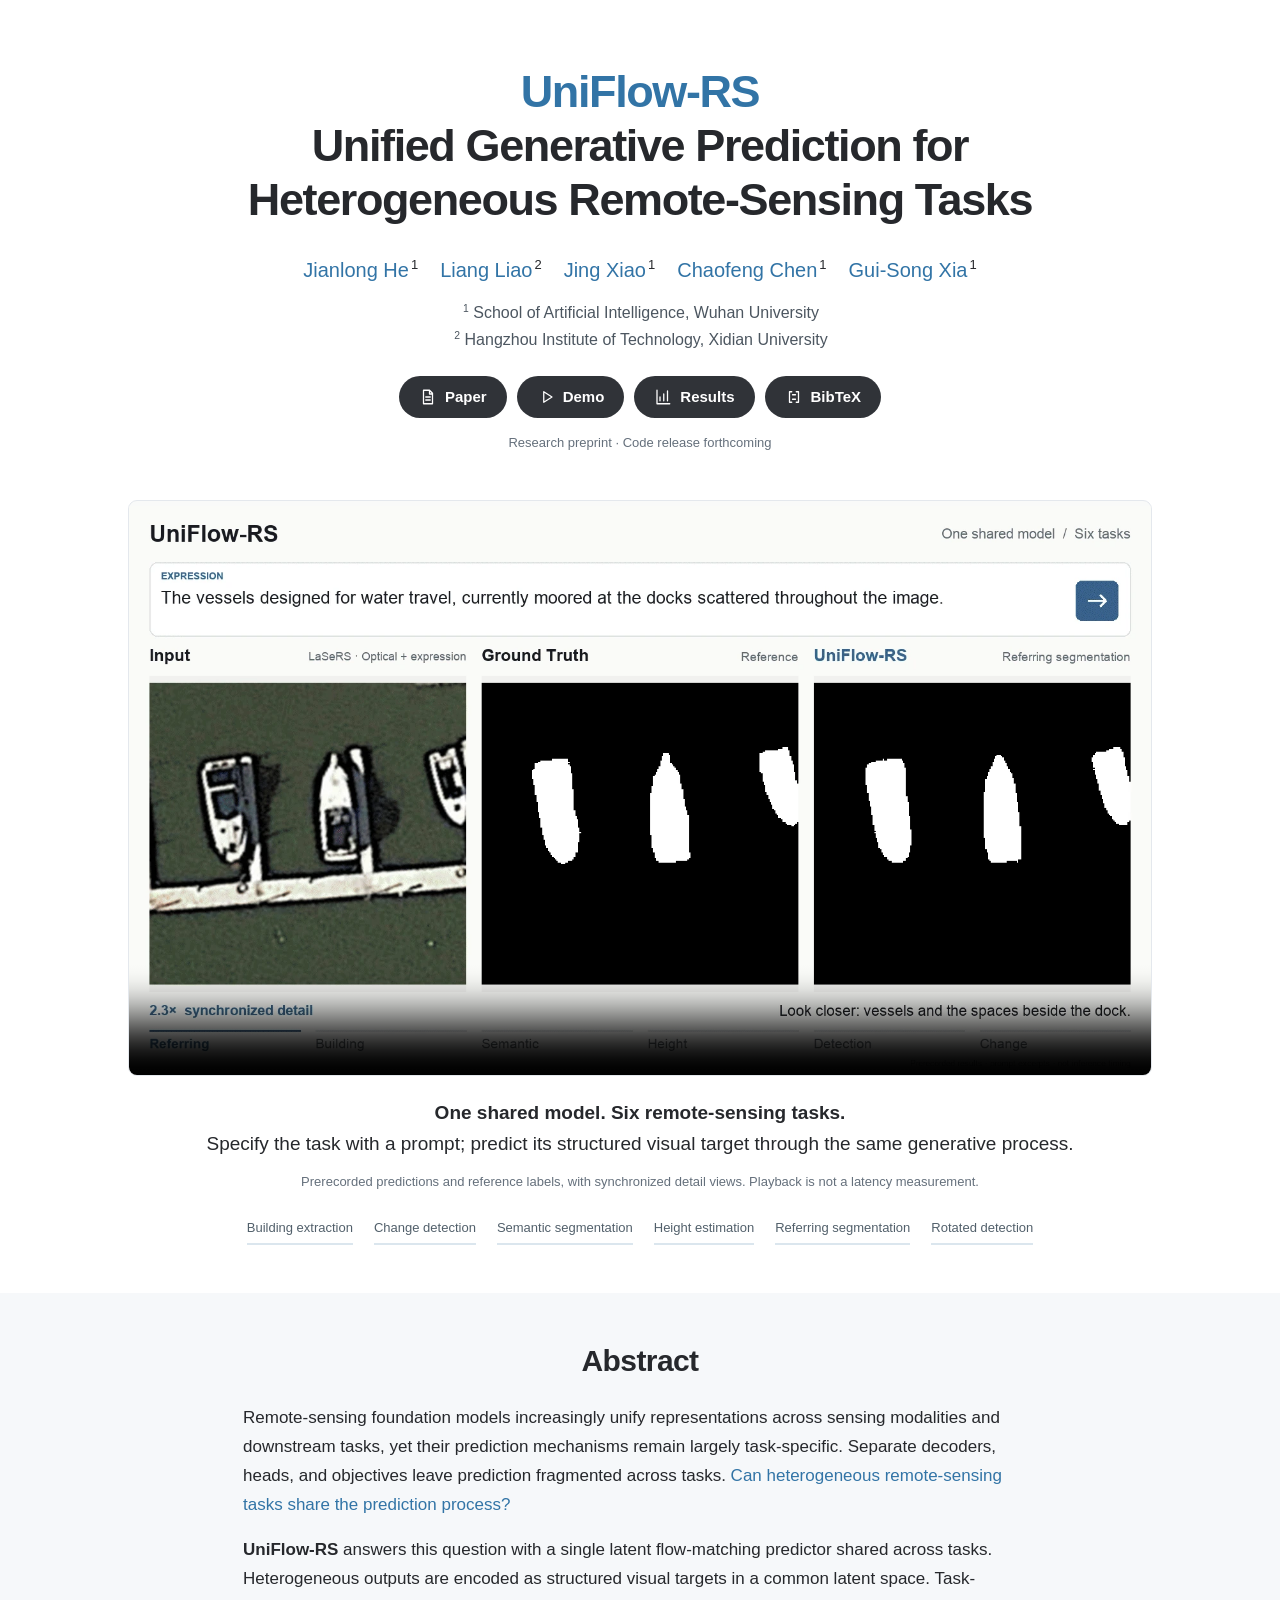
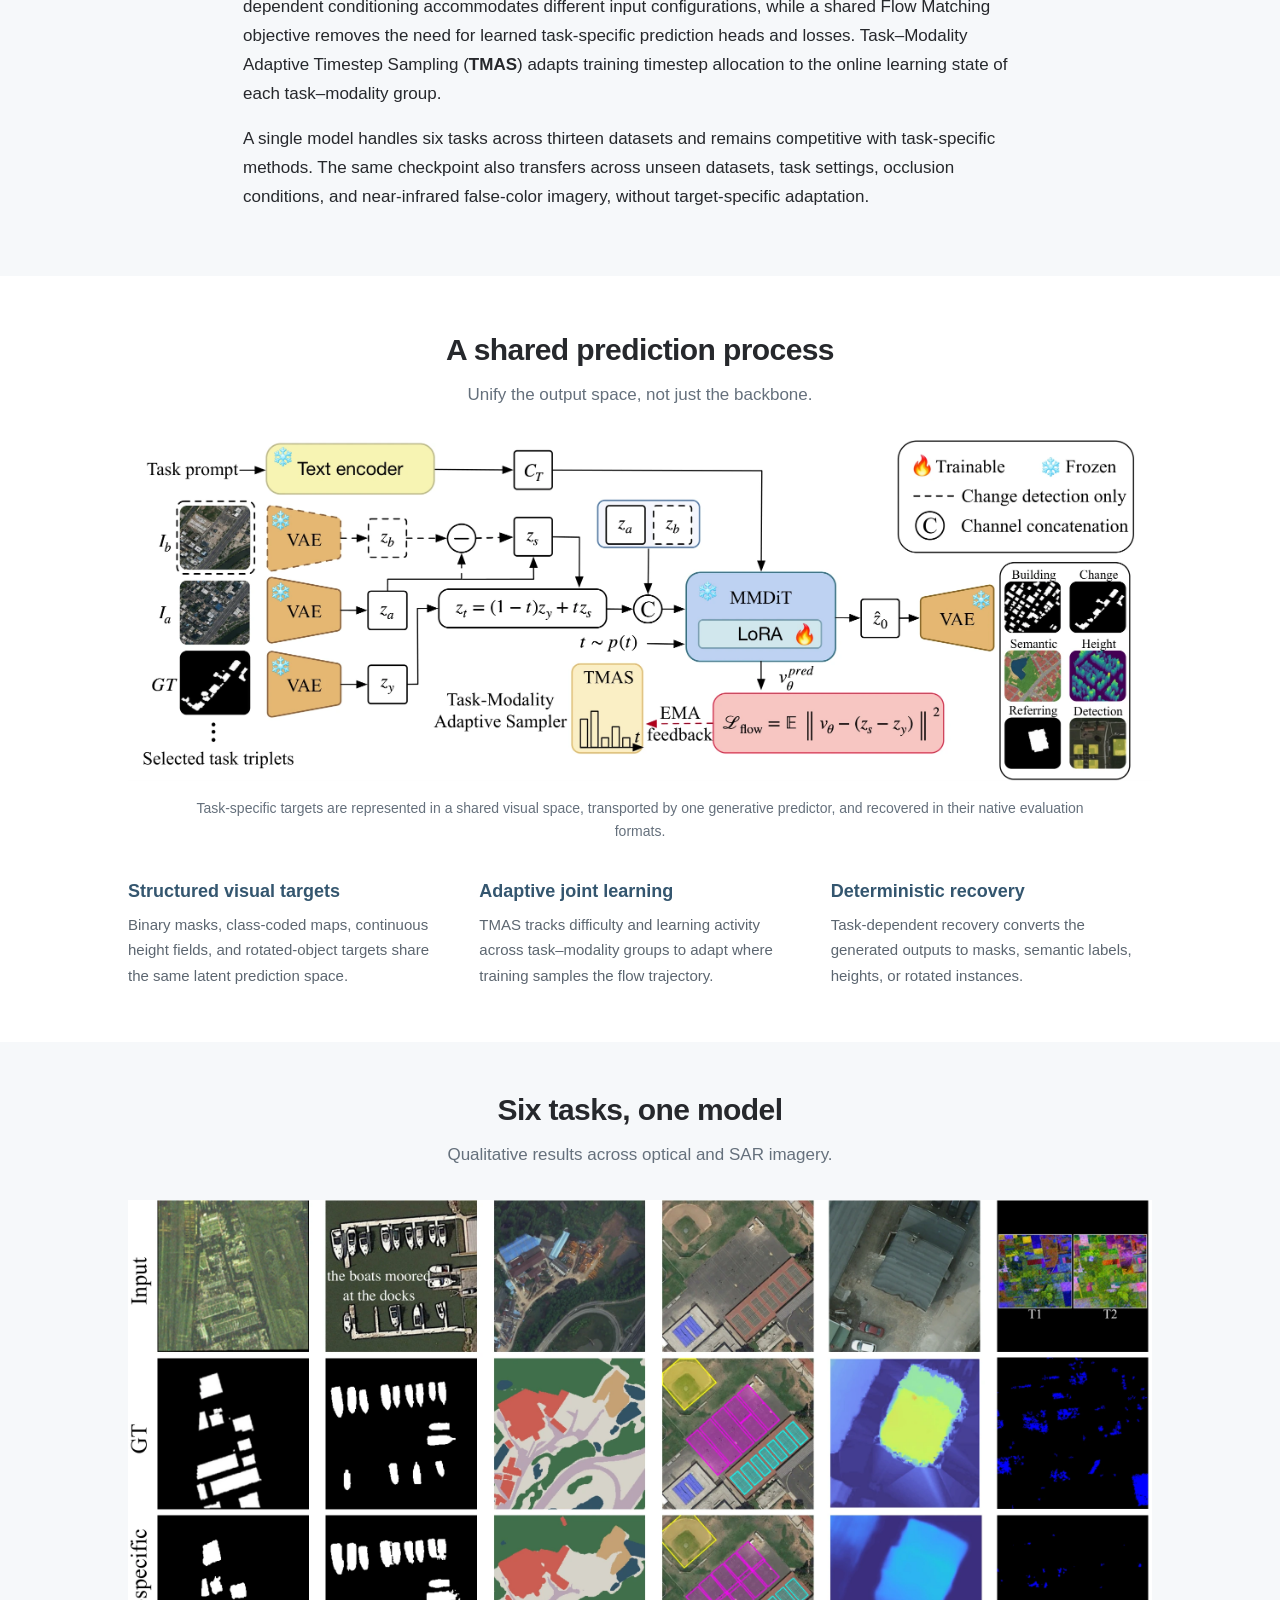
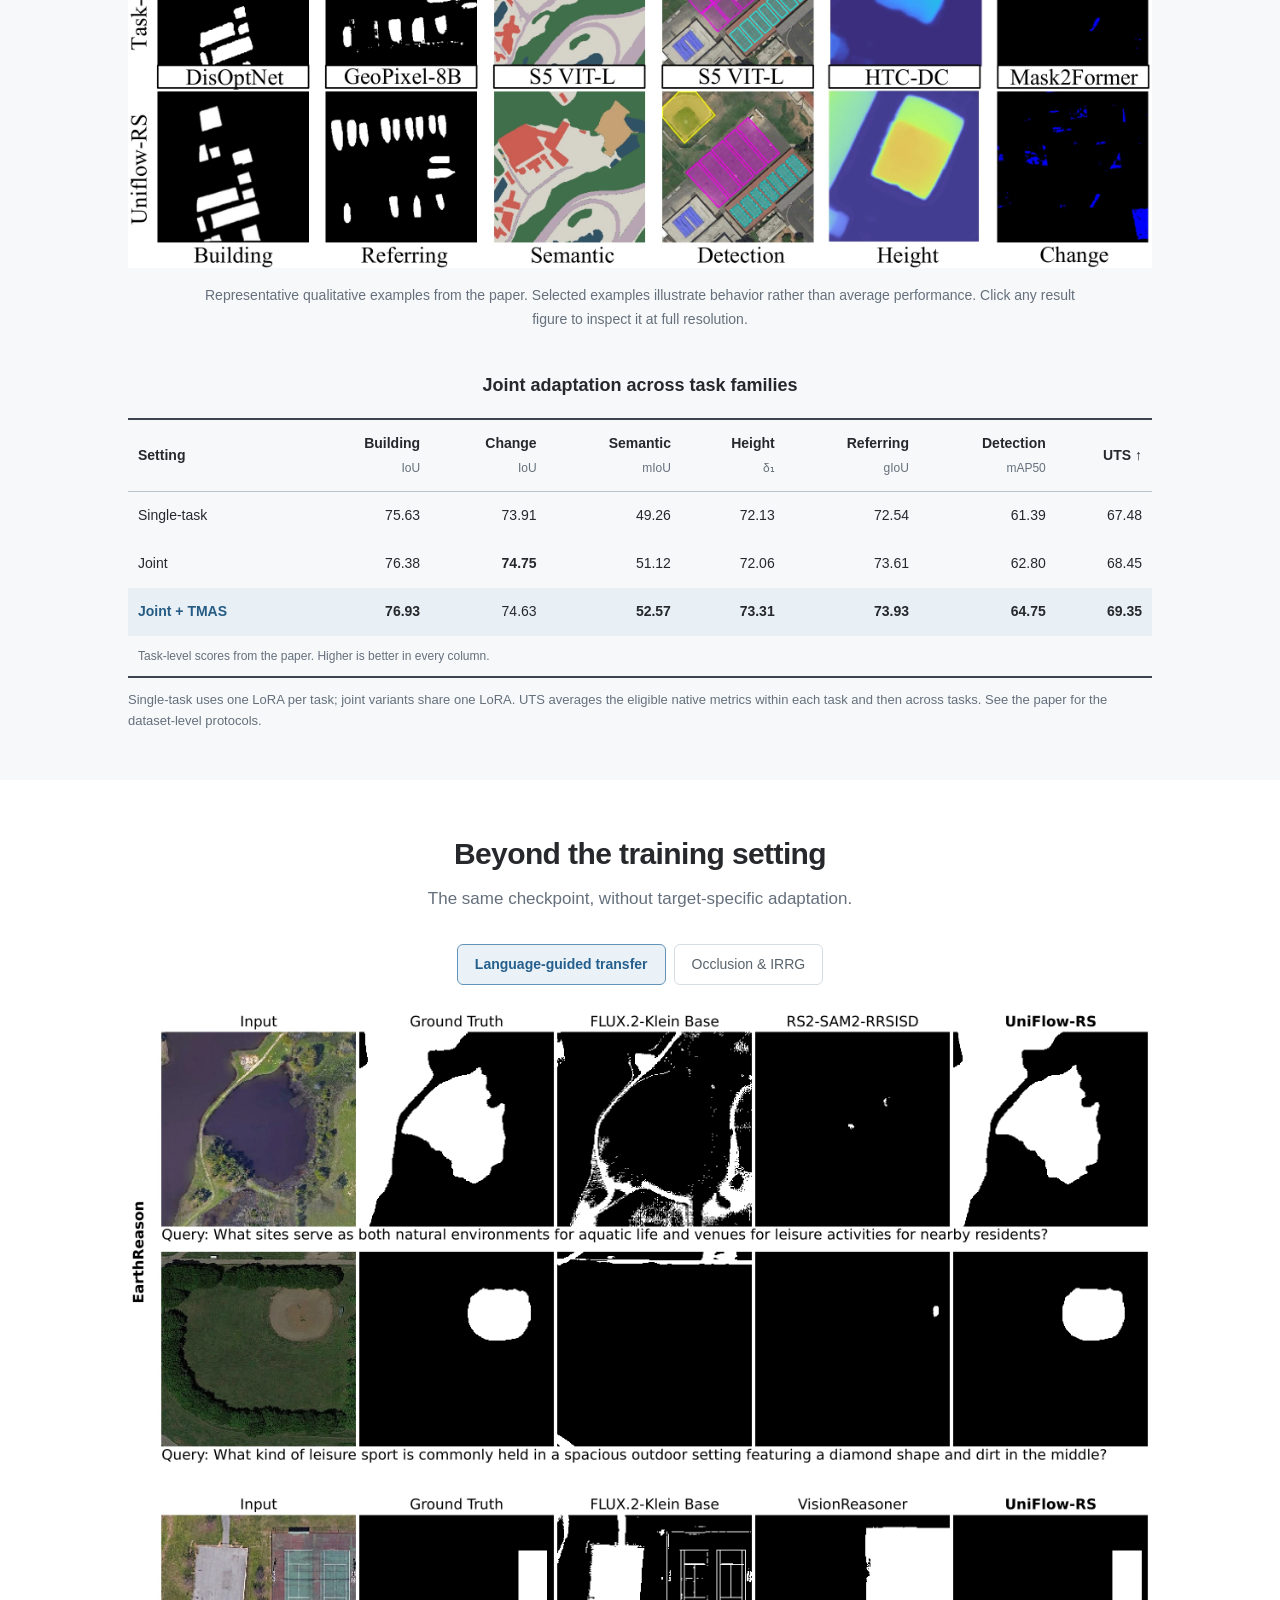
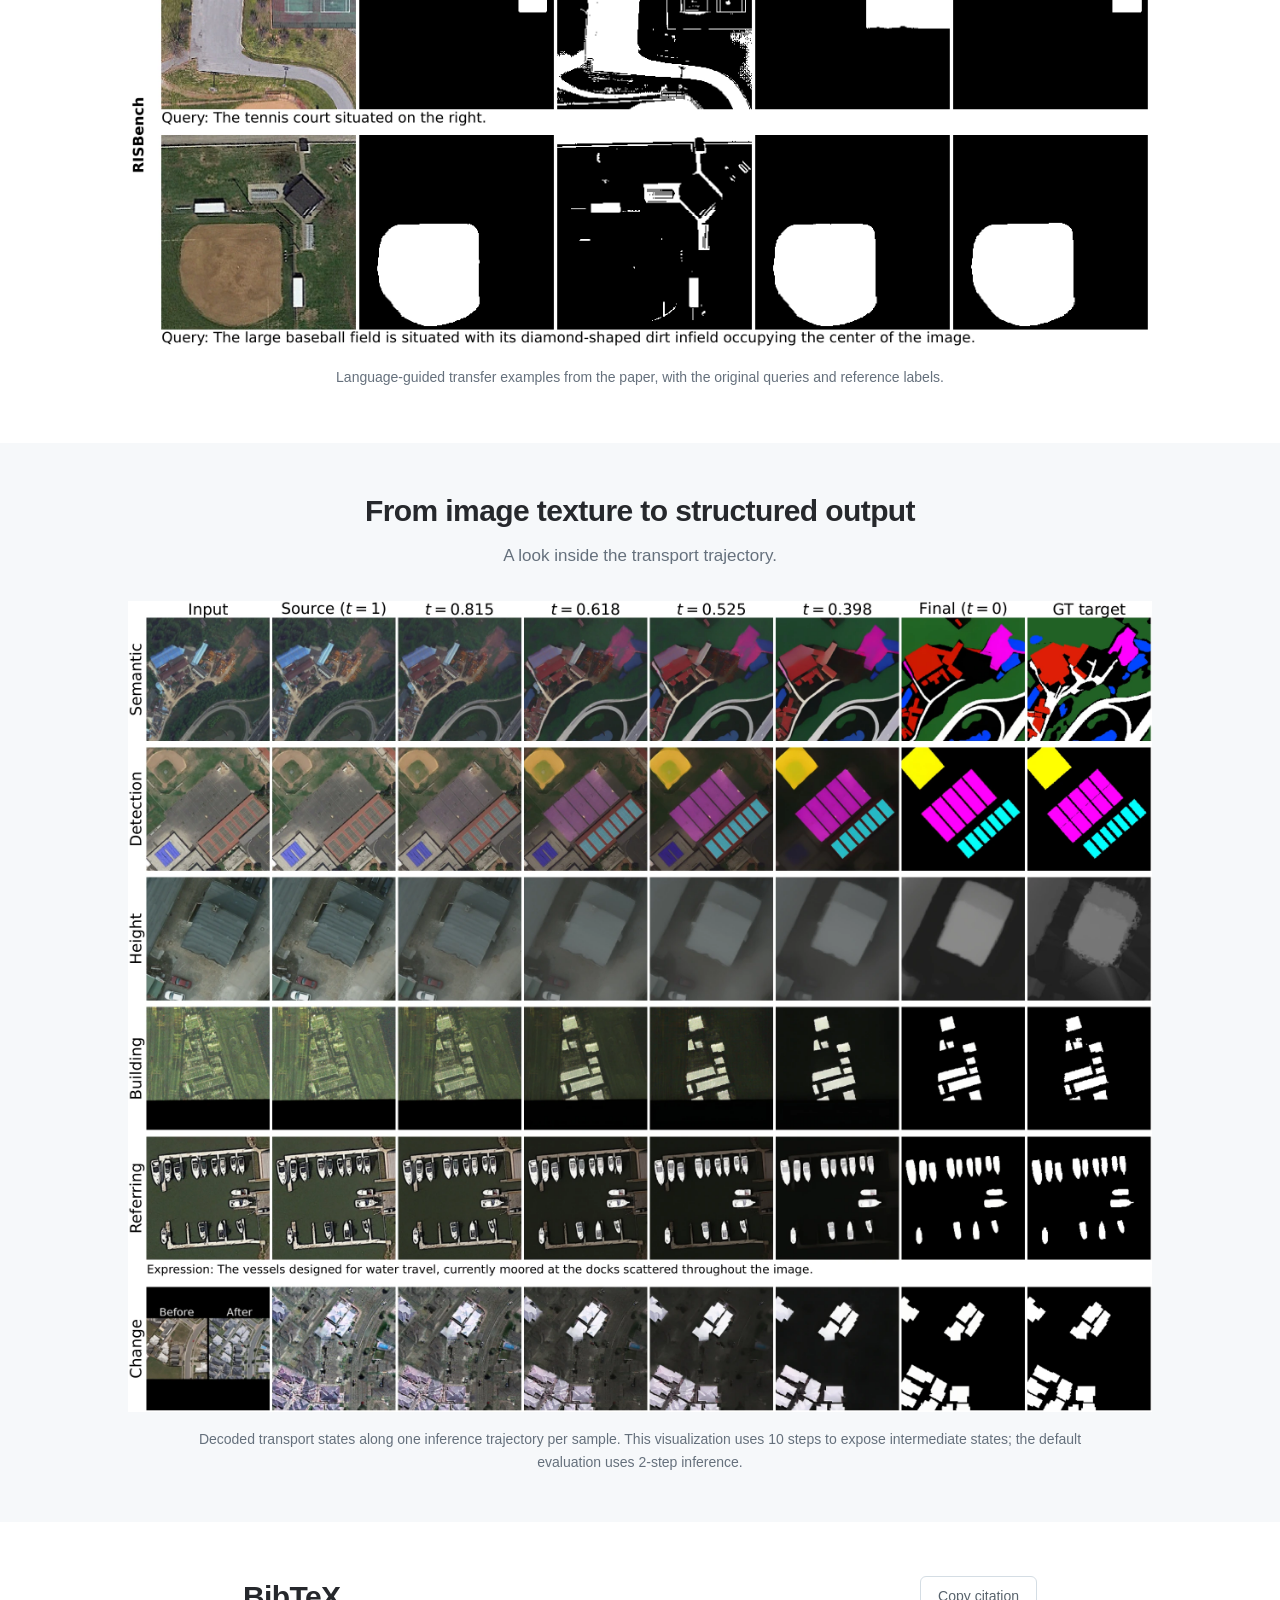
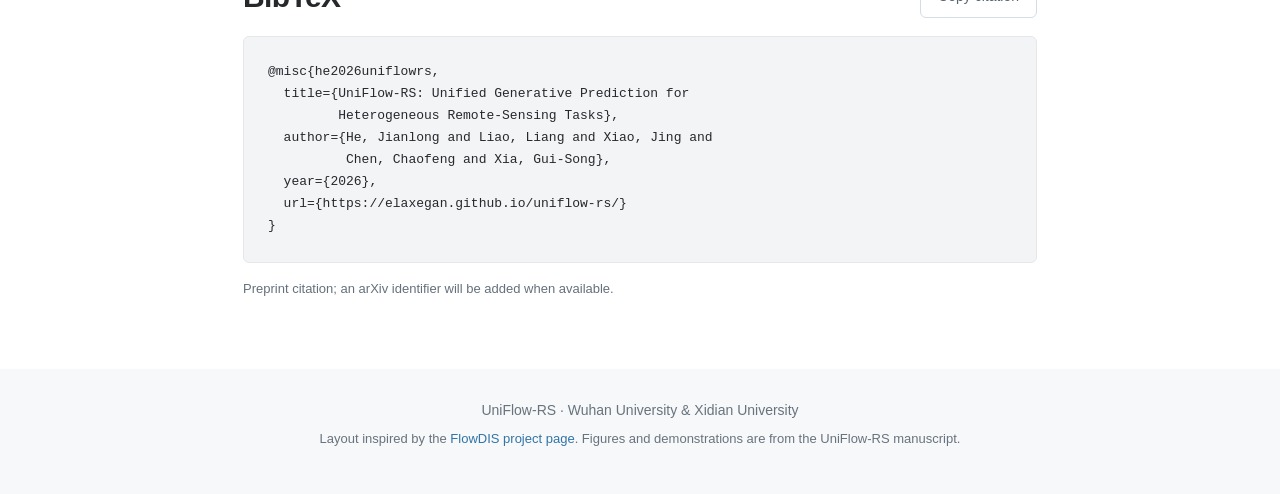
==== uniflow-rs/index.html @ 55da4c47 "Add UniFlow-RS research project page with manuscript and demonstrations" ====
<!doctype html>
<html lang="en">
<head>
  <meta charset="utf-8">
  <meta name="viewport" content="width=device-width, initial-scale=1">
  <title>UniFlow-RS | Unified Generative Prediction for Remote Sensing</title>
  <meta name="description" content="UniFlow-RS unifies six remote-sensing tasks through a shared generative prediction process, structured visual targets, and task–modality adaptive timestep sampling.">
  <meta property="og:title" content="UniFlow-RS: Unified Generative Prediction for Heterogeneous Remote-Sensing Tasks">
  <meta property="og:description" content="One shared model. Six tasks. Thirteen datasets. Explore the method, demonstrations, and results.">
  <meta property="og:image" content="https://elaxegan.github.io/uniflow-rs/assets/overview.webp">
  <meta property="og:url" content="https://elaxegan.github.io/uniflow-rs/">
  <meta name="theme-color" content="#ffffff">
  <link rel="canonical" href="https://elaxegan.github.io/uniflow-rs/">
  <link rel="icon" href="assets/favicon.svg" type="image/svg+xml">
  <link rel="stylesheet" href="style.css">
  <script defer src="main.js"></script>
</head>
<body>
<a class="skip" href="#abstract">Skip to content</a>
<header class="hero wrap">
  <h1><span class="brand">UniFlow-RS</span><br>Unified Generative Prediction for<br class="desktop-break"> Heterogeneous Remote-Sensing Tasks</h1>
  <div class="authors" aria-label="Authors">
    <span><a href="https://openreview.net/profile?id=~Jianlong_He1">Jianlong He</a><sup>1</sup></span>
    <span><a href="https://openreview.net/profile?id=~Liang_Liao3">Liang Liao</a><sup>2</sup></span>
    <span><a href="https://openreview.net/profile?id=~Jing_Xiao6">Jing Xiao</a><sup>1</sup></span>
    <span><a href="https://openreview.net/profile?id=~Chaofeng_Chen1">Chaofeng Chen</a><sup>1</sup></span>
    <span><a href="https://openreview.net/profile?id=~Gui-Song_Xia3">Gui-Song Xia</a><sup>1</sup></span>
  </div>
  <div class="affiliations"><p><sup>1</sup> School of Artificial Intelligence, Wuhan University</p><p><sup>2</sup> Hangzhou Institute of Technology, Xidian University</p></div>
  <nav class="resources" aria-label="Project resources">
    <a class="button" href="assets/uniflow-rs.pdf"><svg viewBox="0 0 24 24" aria-hidden="true"><path d="M6 3h8l4 4v14H6zM14 3v5h4M9 12h6M9 16h6"/></svg>Paper</a>
    <a class="button" href="#demo"><svg viewBox="0 0 24 24" aria-hidden="true"><path d="M9 5l11 7-11 7z"/></svg>Demo</a>
    <a class="button" href="#results"><svg viewBox="0 0 24 24" aria-hidden="true"><path d="M4 3v18h17M8 17v-5M13 17V8M18 17V4"/></svg>Results</a>
    <a class="button" href="#bibtex"><svg viewBox="0 0 24 24" aria-hidden="true"><path d="M9 5H6v14h3M15 5h3v14h-3M10 9h4M10 15h4"/></svg>BibTeX</a>
  </nav>
  <p class="release-note">Research preprint · Code release forthcoming</p>
</header>
<main>
  <section class="teaser wrap" id="demo" aria-label="Six-task demonstration">
    <div class="video-frame"><video controls playsinline muted loop preload="metadata" poster="assets/demo-poster.webp" width="1600" height="900" aria-label="Prerecorded demonstration of prompts, inputs, ground truth and UniFlow-RS predictions across six tasks"><source src="assets/demo.mp4" type="video/mp4">Your browser does not support video playback.</video></div>
    <p class="lead"><strong>One shared model. Six remote-sensing tasks.</strong><br>Specify the task with a prompt; predict its structured visual target through the same generative process.</p>
    <p class="small muted">Prerecorded predictions and reference labels, with synchronized detail views. Playback is not a latency measurement.</p>
    <div class="task-list" aria-label="Supported tasks"><span>Building extraction</span><span>Change detection</span><span>Semantic segmentation</span><span>Height estimation</span><span>Referring segmentation</span><span>Rotated detection</span></div>
  </section>

  <section class="band" id="abstract"><div class="reading">
    <h2>Abstract</h2>
    <p>Remote-sensing foundation models increasingly unify representations across sensing modalities and downstream tasks, yet their prediction mechanisms remain largely task-specific. Separate decoders, heads, and objectives leave prediction fragmented across tasks. <em>Can heterogeneous remote-sensing tasks share the prediction process?</em></p>
    <p><strong>UniFlow-RS</strong> answers this question with a single latent flow-matching predictor shared across tasks. Heterogeneous outputs are encoded as structured visual targets in a common latent space. Task-dependent conditioning accommodates different input configurations, while a shared Flow Matching objective removes the need for learned task-specific prediction heads and losses. Task–Modality Adaptive Timestep Sampling (<strong>TMAS</strong>) adapts training timestep allocation to the online learning state of each task–modality group.</p>
    <p>A single model handles six tasks across thirteen datasets and remains competitive with task-specific methods. The same checkpoint also transfers across unseen datasets, task settings, occlusion conditions, and near-infrared false-color imagery, without target-specific adaptation.</p>
  </div></section>

  <section class="section wrap" id="method">
    <h2>A shared prediction process</h2>
    <p class="section-intro">Unify the output space, not just the backbone.</p>
    <figure><a class="zoom" href="assets/architecture.webp" aria-label="Enlarge the UniFlow-RS architecture"><img src="assets/architecture.webp" alt="UniFlow-RS architecture: structured visual targets, a frozen VAE, a shared latent flow predictor with LoRA, and deterministic task recovery." loading="lazy" width="2200" height="1100"></a><figcaption>Task-specific targets are represented in a shared visual space, transported by one generative predictor, and recovered in their native evaluation formats.</figcaption></figure>
    <div class="method-notes"><div><h3>Structured visual targets</h3><p>Binary masks, class-coded maps, continuous height fields, and rotated-object targets share the same latent prediction space.</p></div><div><h3>Adaptive joint learning</h3><p>TMAS tracks difficulty and learning activity across task–modality groups to adapt where training samples the flow trajectory.</p></div><div><h3>Deterministic recovery</h3><p>Task-dependent recovery converts the generated outputs to masks, semantic labels, heights, or rotated instances.</p></div></div>
  </section>

  <section class="band" id="results"><div class="wrap">
    <h2>Six tasks, one model</h2>
    <p class="section-intro">Qualitative results across optical and SAR imagery.</p>
    <figure><a class="zoom" href="assets/qualitative.webp" aria-label="Enlarge the six-task qualitative results"><img src="assets/qualitative.webp" alt="Input, ground-truth and UniFlow-RS predictions for six remote-sensing task families." loading="lazy" width="2200" height="1300"></a><figcaption>Representative qualitative examples from the paper. Selected examples illustrate behavior rather than average performance. Click any result figure to inspect it at full resolution.</figcaption></figure>
    <h3 class="center subsection">Joint adaptation across task families</h3>
    <div class="table-scroll" role="region" aria-label="Task-level performance comparison" tabindex="0"><table><caption>Task-level scores from the paper. Higher is better in every column.</caption><thead><tr><th scope="col">Setting</th><th scope="col">Building<br><span>IoU</span></th><th scope="col">Change<br><span>IoU</span></th><th scope="col">Semantic<br><span>mIoU</span></th><th scope="col">Height<br><span>δ₁</span></th><th scope="col">Referring<br><span>gIoU</span></th><th scope="col">Detection<br><span>mAP50</span></th><th scope="col">UTS ↑</th></tr></thead><tbody>
    <tr><th scope="row">Single-task</th><td>75.63</td><td>73.91</td><td>49.26</td><td>72.13</td><td>72.54</td><td>61.39</td><td>67.48</td></tr>
    <tr><th scope="row">Joint</th><td>76.38</td><td><strong>74.75</strong></td><td>51.12</td><td>72.06</td><td>73.61</td><td>62.80</td><td>68.45</td></tr>
    <tr class="ours"><th scope="row">Joint + TMAS</th><td><strong>76.93</strong></td><td>74.63</td><td><strong>52.57</strong></td><td><strong>73.31</strong></td><td><strong>73.93</strong></td><td><strong>64.75</strong></td><td><strong>69.35</strong></td></tr>
    </tbody></table></div>
    <p class="small muted table-note">Single-task uses one LoRA per task; joint variants share one LoRA. UTS averages the eligible native metrics within each task and then across tasks. See the paper for the dataset-level protocols.</p>
  </div></section>

  <section class="section wrap" id="generalization">
    <h2>Beyond the training setting</h2>
    <p class="section-intro">The same checkpoint, without target-specific adaptation.</p>
    <div class="tabs" role="tablist" aria-label="Generalization examples"><button role="tab" id="tab-ref" aria-controls="panel-ref" aria-selected="true" tabindex="0">Language-guided transfer</button><button role="tab" id="tab-occ" aria-controls="panel-occ" aria-selected="false" tabindex="-1">Occlusion &amp; IRRG</button></div>
    <div role="tabpanel" id="panel-ref" aria-labelledby="tab-ref"><figure><a class="zoom" href="assets/generalization-referring.webp"><img src="assets/generalization-referring.webp" alt="Language-guided cross-dataset transfer: queries, input images and qualitative comparisons." loading="lazy" width="2200" height="1000"></a><figcaption>Language-guided transfer examples from the paper, with the original queries and reference labels.</figcaption></figure></div>
    <div role="tabpanel" id="panel-occ" aria-labelledby="tab-occ" hidden><figure><a class="zoom" href="assets/generalization-occlusion.webp"><img src="assets/generalization-occlusion.webp" alt="Qualitative comparisons on canopy-occluded roads, synthetic clouds and near-infrared false-color imagery." loading="lazy" width="2200" height="1500"></a><figcaption>Transfer under real tree-canopy occlusion, synthetic cloud occlusion, and IRRG inputs. See the paper for each baseline's initialization, input mapping, and evaluation setting.</figcaption></figure></div>
  </section>

  <section class="band"><div class="wrap">
    <h2>From image texture to structured output</h2>
    <p class="section-intro">A look inside the transport trajectory.</p>
    <figure><a class="zoom" href="assets/trajectory.webp"><img src="assets/trajectory.webp" alt="Decoded transport states evolving from the source image into task outputs across six tasks." loading="lazy" width="2400" height="1800"></a><figcaption>Decoded transport states along one inference trajectory per sample. This visualization uses 10 steps to expose intermediate states; the default evaluation uses 2-step inference.</figcaption></figure>
  </div></section>

  <section class="section reading" id="bibtex"><div class="citation-heading"><h2>BibTeX</h2><button class="copy-button" id="copy-citation" type="button">Copy citation</button></div><pre><code id="citation">@misc{he2026uniflowrs,
  title={UniFlow-RS: Unified Generative Prediction for
         Heterogeneous Remote-Sensing Tasks},
  author={He, Jianlong and Liao, Liang and Xiao, Jing and
          Chen, Chaofeng and Xia, Gui-Song},
  year={2026},
  url={https://elaxegan.github.io/uniflow-rs/}
}</code></pre><p id="copy-status" class="small muted" role="status" aria-live="polite">Preprint citation; an arXiv identifier will be added when available.</p></section>
</main>
<footer><p>UniFlow-RS · Wuhan University &amp; Xidian University</p><p class="small">Layout inspired by the <a href="https://flowdis.github.io/">FlowDIS project page</a>. Figures and demonstrations are from the UniFlow-RS manuscript.</p></footer>
</body>
</html>
---- uniflow-rs/style.css ----
:root{--ink:#26282c;--muted:#65707c;--blue:#3274a6;--line:#e4e8ed;--tint:#f6f8fa;--width:1080px}*{box-sizing:border-box}html{scroll-behavior:smooth;scroll-padding-top:24px}body{margin:0;color:var(--ink);background:#fff;font-family:-apple-system,BlinkMacSystemFont,"Segoe UI",Arial,sans-serif;line-height:1.7;font-size:17px}a{color:var(--blue);text-decoration:none}a:hover{text-decoration:underline}a:focus-visible,button:focus-visible,video:focus-visible,[tabindex]:focus-visible{outline:3px solid #dd8f50;outline-offset:5px}.wrap{max-width:var(--width);margin:auto;padding-left:28px;padding-right:28px}.reading{max-width:850px;margin:auto;padding-left:28px;padding-right:28px}.hero{text-align:center;padding-top:65px;padding-bottom:28px}h1{font-size:clamp(29px,3.6vw,45px);line-height:1.2;letter-spacing:-1.4px;font-weight:720;margin:0 0 26px}.brand{color:var(--blue)}.authors{display:flex;justify-content:center;gap:10px 22px;flex-wrap:wrap;font-size:20px}.authors span{white-space:nowrap}sup{font-size:.65em;line-height:0;vertical-align:super;margin-left:2px}.affiliations{font-size:16px;line-height:1.5;margin:14px auto 24px;color:#4c5660}.affiliations p{margin:3px 0}.resources{display:flex;justify-content:center;gap:10px;flex-wrap:wrap}.button{background:#303338;color:#fff;border-radius:28px;padding:8px 20px;display:inline-flex;align-items:center;gap:8px;font-size:15px;font-weight:600;transition:background .2s}.button:hover{background:var(--blue);text-decoration:none}.button svg{width:18px;height:18px;fill:none;stroke:currentColor;stroke-width:1.7;stroke-linejoin:round;stroke-linecap:round}.release-note{font-size:13px;color:var(--muted);margin:14px 0 0}.teaser{text-align:center;padding-top:18px;padding-bottom:48px}.video-frame{background:#f9faf9;border:1px solid var(--line);border-radius:9px;overflow:hidden}video{width:100%;height:auto;display:block;aspect-ratio:16/9;object-fit:contain}.lead{font-size:19px;line-height:1.6;margin:22px auto 8px}.lead strong{font-weight:650}.small{font-size:13px;line-height:1.6}.muted{color:var(--muted)}.task-list{display:flex;flex-wrap:wrap;justify-content:center;gap:8px 21px;margin:24px 0 0;color:#52606b;font-size:13px}.task-list span{border-bottom:2px solid #dbe6ee;padding-bottom:4px}.band{background:var(--tint);padding:48px 0}.section{padding-top:54px;padding-bottom:54px}h2{text-align:center;font-size:30px;line-height:1.3;letter-spacing:-.6px;font-weight:650;margin:0 0 24px}h3{font-size:18px;line-height:1.4;margin:0 0 8px;font-weight:650}.reading p{margin:16px 0;text-align:left}.reading em{font-style:normal;color:var(--blue)}.section-intro{text-align:center;color:var(--muted);margin:-12px 0 30px}.center{text-align:center}.subsection{margin-top:42px;margin-bottom:20px}figure{margin:0}img{display:block;width:100%;height:auto;background:#fff}.zoom{display:block;cursor:zoom-in}.zoom:hover{outline:1px solid #b3c7d8}figcaption{font-size:14px;color:var(--muted);line-height:1.65;margin:16px auto 0;max-width:900px;text-align:center}.method-notes{display:grid;grid-template-columns:repeat(3,1fr);gap:30px;margin-top:36px}.method-notes h3{color:#34566f}.method-notes p{font-size:15px;color:#5c6670;margin:0}.table-scroll{overflow:auto;border-top:2px solid #3e454c;border-bottom:2px solid #3e454c}table{width:100%;border-collapse:collapse;font-size:14px;text-align:right;white-space:nowrap;font-variant-numeric:tabular-nums}th,td{padding:12px 10px}thead th{font-weight:600;border-bottom:1px solid #b9c3ca}thead th span{font-size:12px;font-weight:400;color:var(--muted)}th:first-child{text-align:left}tbody th{font-weight:500}.ours{background:#e8f0f6}.ours th{font-weight:700;color:#265c84}caption{caption-side:bottom;text-align:left;font-size:12px;color:var(--muted);padding:10px}.table-note{margin:12px 0 0}.tabs{display:flex;justify-content:center;gap:8px;margin-bottom:26px}.tabs button,.copy-button{font:inherit;font-size:14px;background:#fff;color:#58636c;border:1px solid #d4dde4;padding:8px 17px;border-radius:6px;cursor:pointer}.tabs button[aria-selected=true]{background:#eaf1f7;border-color:#6294ba;color:#245f8d;font-weight:600}.tabs button:hover,.copy-button:hover{border-color:#6294ba;color:#245f8d}[hidden]{display:none!important}.citation-heading{display:flex;align-items:center;justify-content:space-between;margin-bottom:18px}.citation-heading h2{margin:0}pre{background:#f2f4f6;border:1px solid var(--line);padding:24px;overflow:auto;border-radius:6px;font-size:13px;line-height:1.7}code{font-family:ui-monospace,SFMono-Regular,Consolas,monospace}footer{text-align:center;padding:24px 24px 38px;background:#f6f8fa;color:#68737d;font-size:14px}footer p{margin:6px 0}.skip{position:absolute;left:12px;top:-80px;background:#fff;padding:8px;z-index:10}.skip:focus{top:10px}@media(max-width:700px){.hero{padding-top:35px}h1{letter-spacing:-.7px;font-size:30px}.desktop-break{display:none}.authors{font-size:17px;gap:8px 16px}.affiliations{font-size:14px}.wrap,.reading{padding-left:18px;padding-right:18px}.button{padding:8px 14px;font-size:14px}.lead{font-size:17px}.task-list{gap:9px 14px}.band{padding:34px 0}.section{padding-top:38px;padding-bottom:38px}h2{font-size:25px}.method-notes{grid-template-columns:1fr;gap:23px}.section-intro{font-size:15px}.tabs button{padding:8px 11px;font-size:13px}body{font-size:16px}figcaption{font-size:12px}.citation-heading{gap:10px}.copy-button{font-size:12px;padding:7px 10px}pre{padding:16px;font-size:11px}}@media(prefers-reduced-motion:reduce){html{scroll-behavior:auto}*{transition:none!important}}
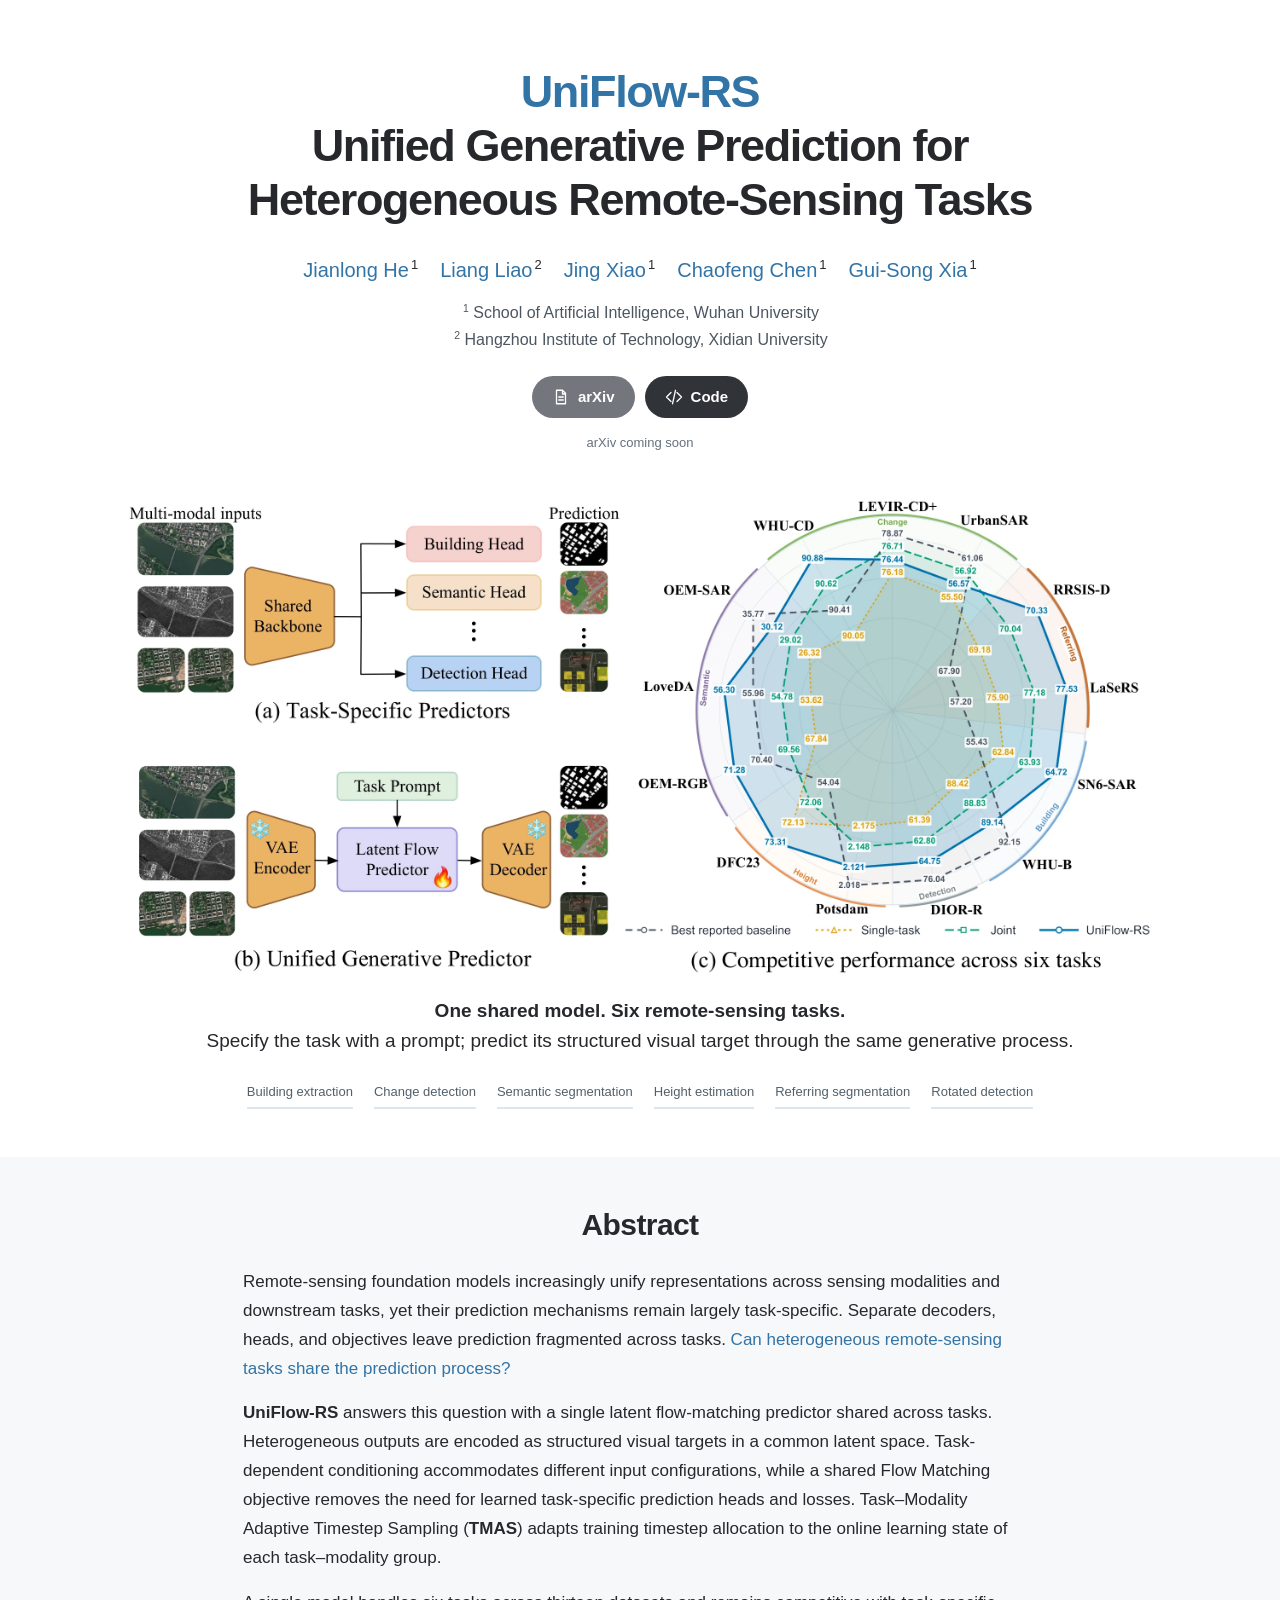
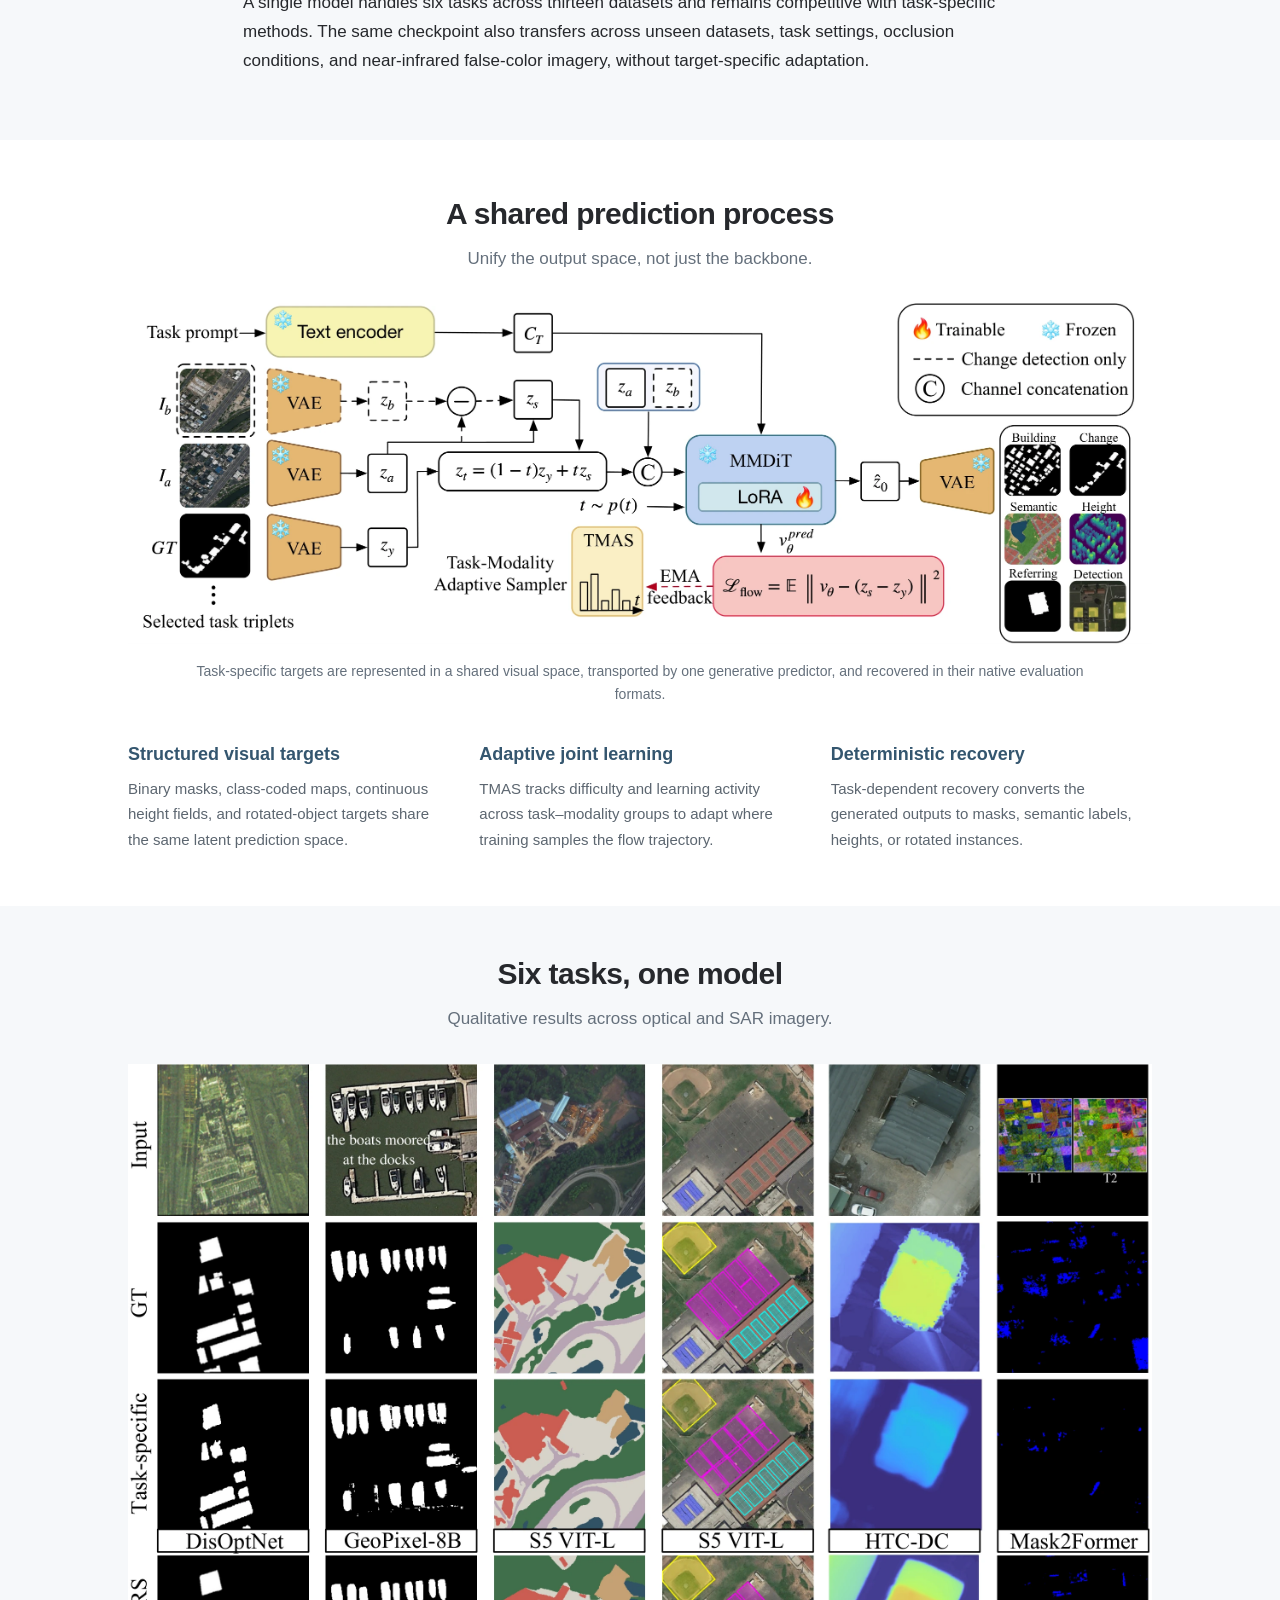
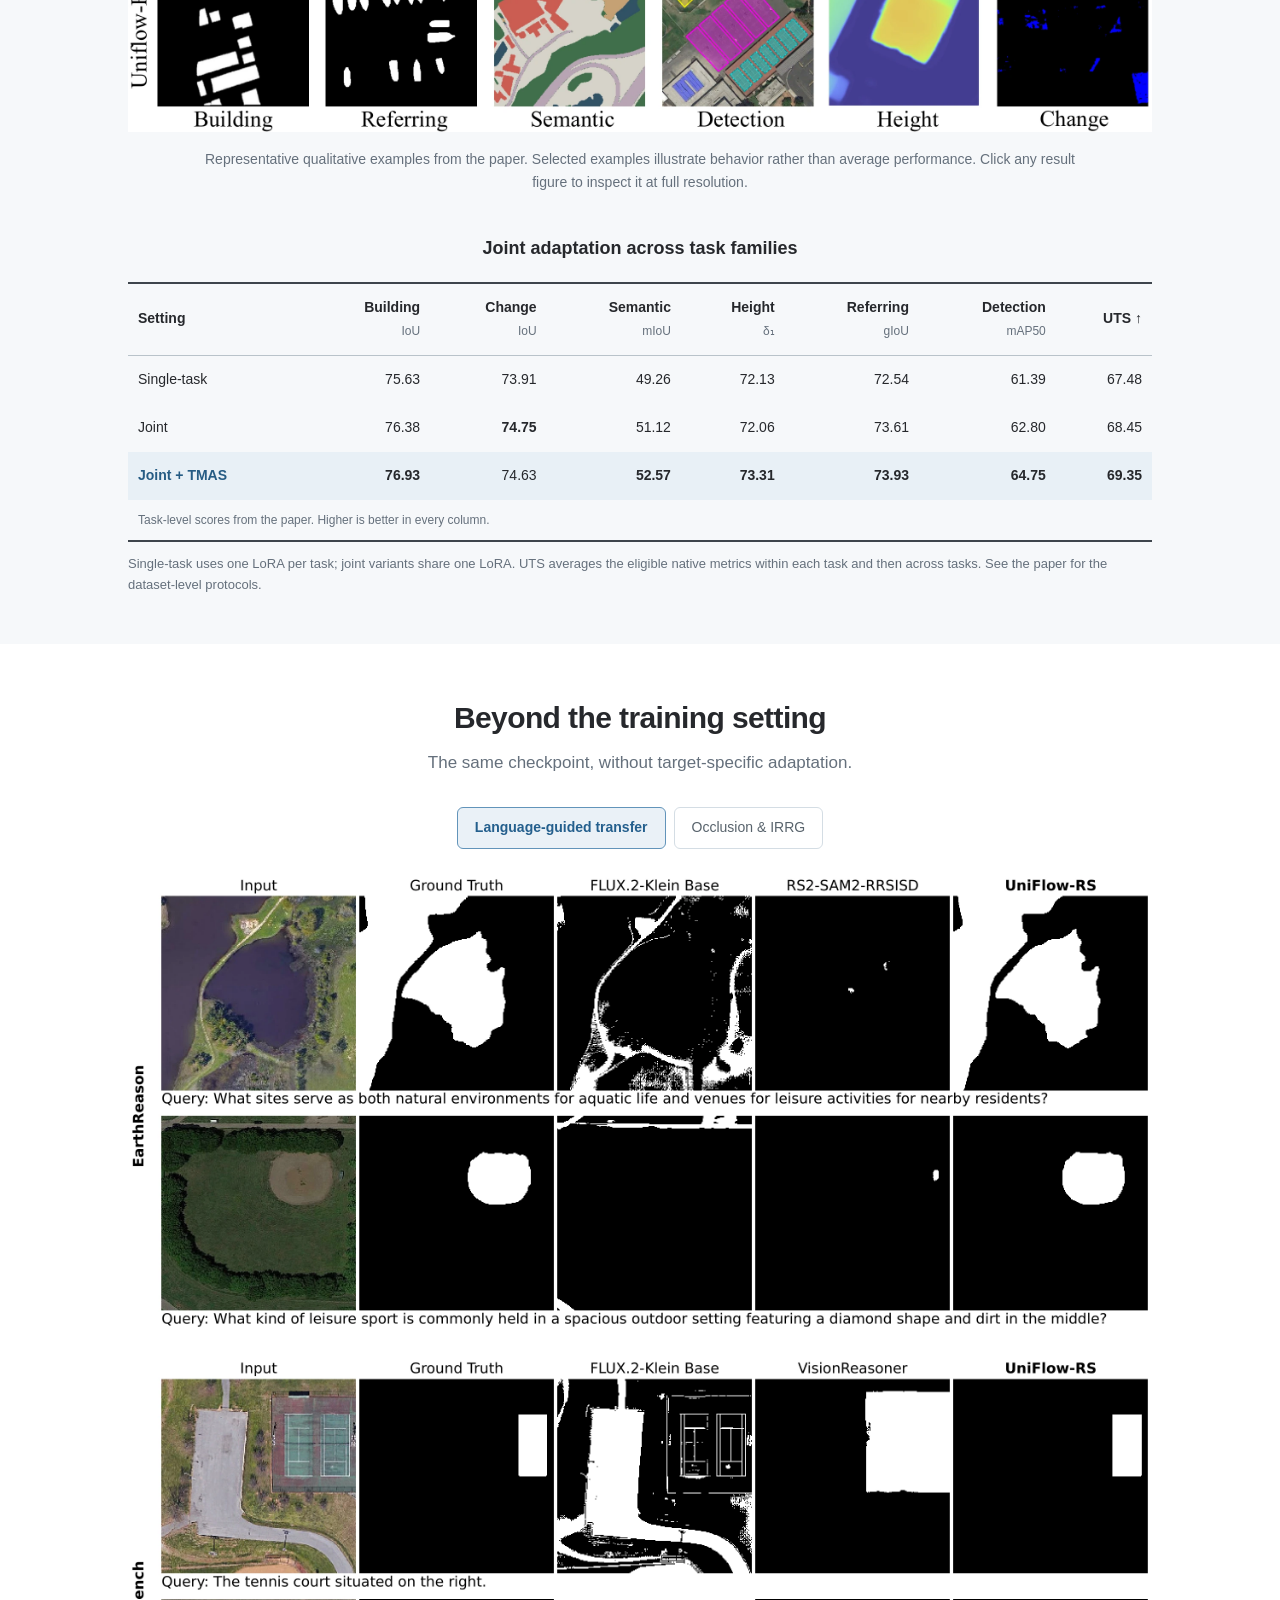
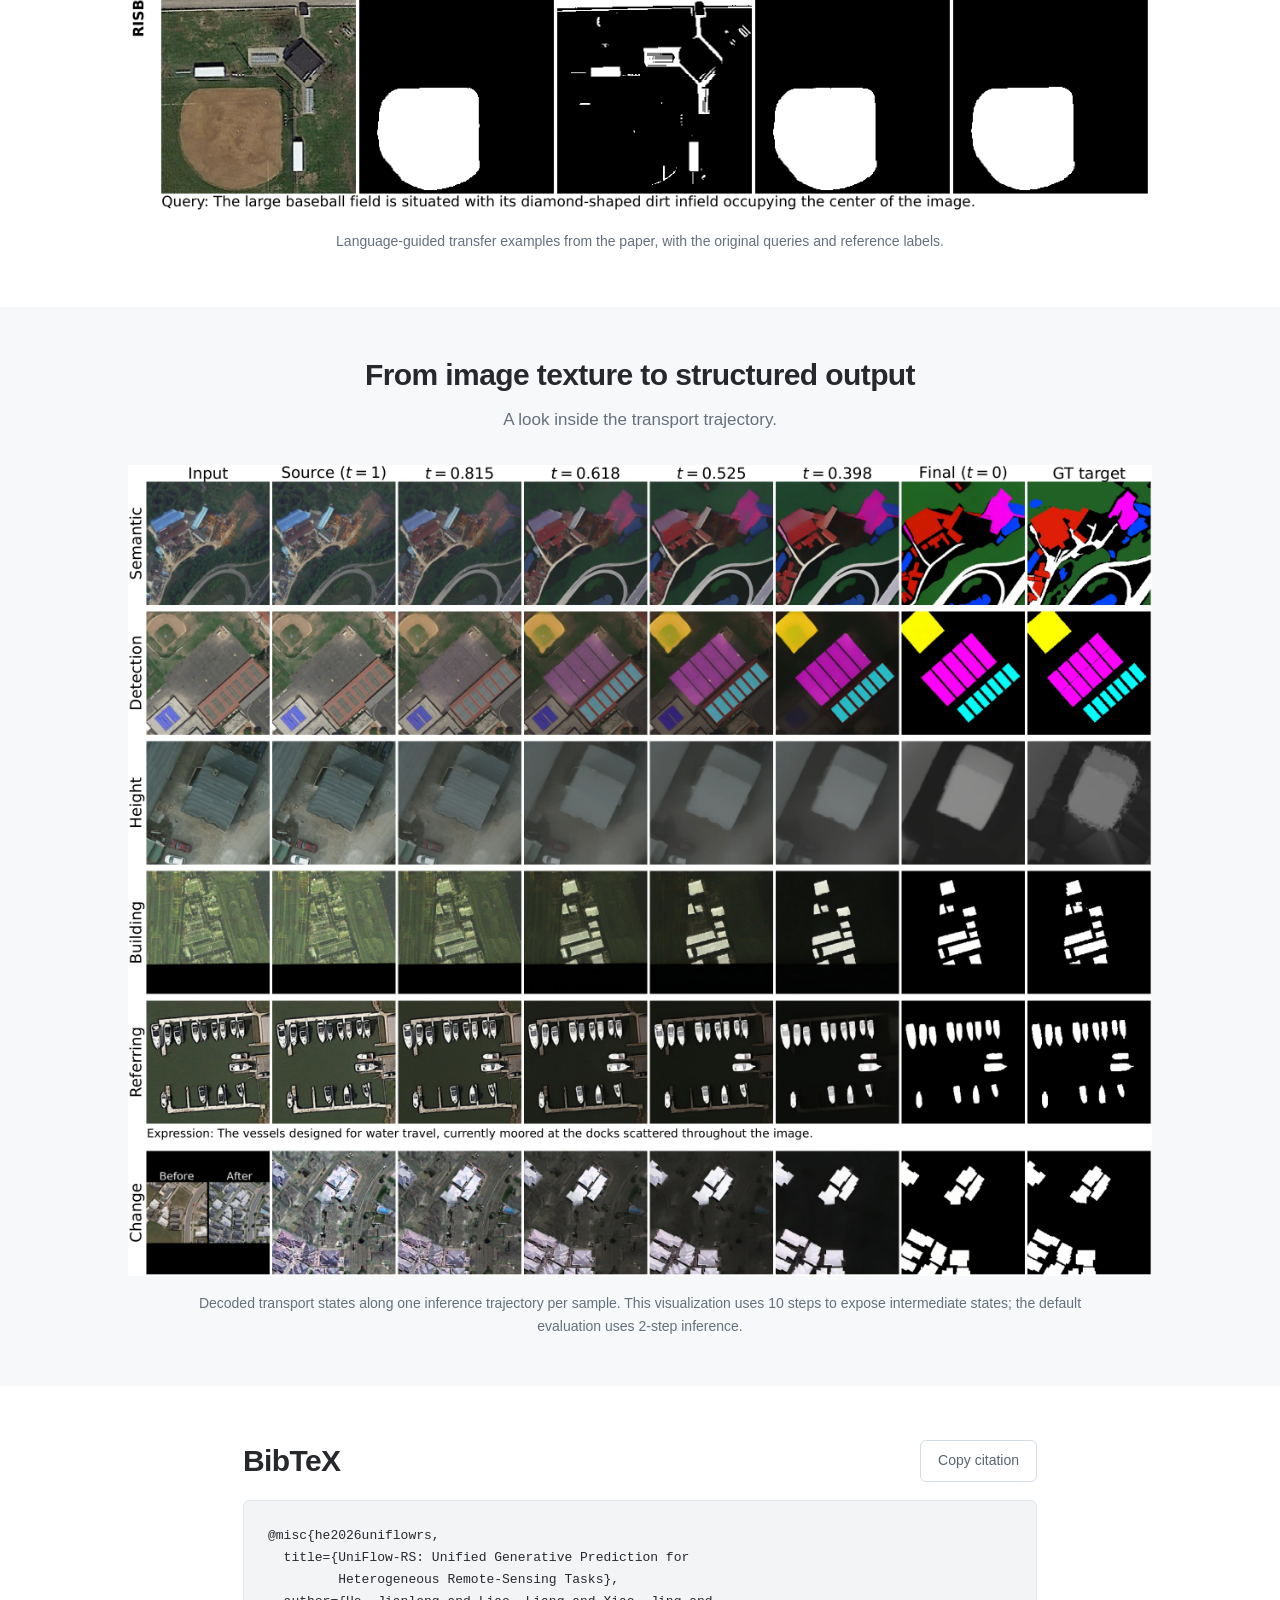
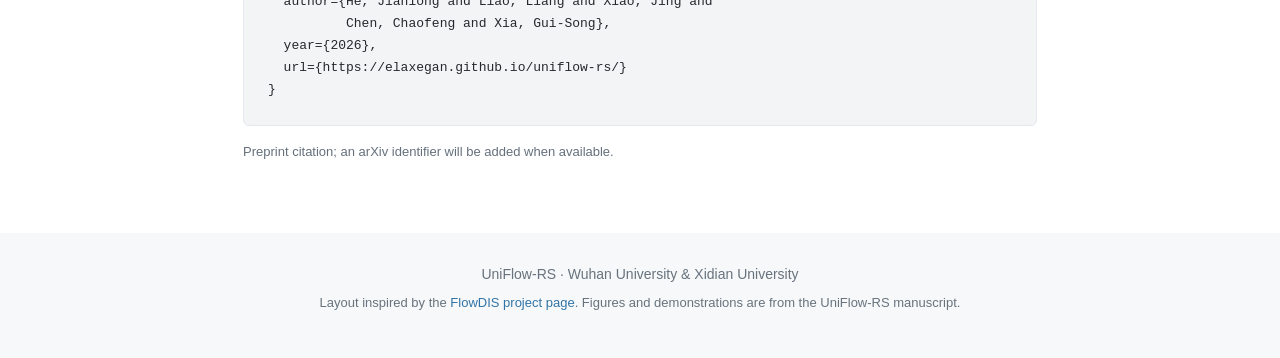
==== commit 72aee242: "Use static paper overview and simplify project links" ====
--- a/uniflow-rs/index.html
+++ b/uniflow-rs/index.html
@@ -28,18 +28,15 @@
   </div>
   <div class="affiliations"><p><sup>1</sup> School of Artificial Intelligence, Wuhan University</p><p><sup>2</sup> Hangzhou Institute of Technology, Xidian University</p></div>
   <nav class="resources" aria-label="Project resources">
-    <a class="button" href="assets/uniflow-rs.pdf"><svg viewBox="0 0 24 24" aria-hidden="true"><path d="M6 3h8l4 4v14H6zM14 3v5h4M9 12h6M9 16h6"/></svg>Paper</a>
-    <a class="button" href="#demo"><svg viewBox="0 0 24 24" aria-hidden="true"><path d="M9 5l11 7-11 7z"/></svg>Demo</a>
-    <a class="button" href="#results"><svg viewBox="0 0 24 24" aria-hidden="true"><path d="M4 3v18h17M8 17v-5M13 17V8M18 17V4"/></svg>Results</a>
-    <a class="button" href="#bibtex"><svg viewBox="0 0 24 24" aria-hidden="true"><path d="M9 5H6v14h3M15 5h3v14h-3M10 9h4M10 15h4"/></svg>BibTeX</a>
+    <span class="button pending" role="link" aria-disabled="true" aria-label="arXiv (coming soon)" title="arXiv link coming soon"><svg viewBox="0 0 24 24" aria-hidden="true"><path d="M6 3h8l4 4v14H6zM14 3v5h4M9 12h6M9 16h6"/></svg>arXiv</span>
+    <a class="button" href="https://github.com/MindVision-AI/UniFlow-RS"><svg viewBox="0 0 24 24" aria-hidden="true"><path d="M8 6l-6 6 6 6M16 6l6 6-6 6M14 3l-4 18"/></svg>Code</a>
   </nav>
-  <p class="release-note">Research preprint · Code release forthcoming</p>
+  <p class="release-note">arXiv coming soon</p>
 </header>
 <main>
-  <section class="teaser wrap" id="demo" aria-label="Six-task demonstration">
-    <div class="video-frame"><video controls playsinline muted loop preload="metadata" poster="assets/demo-poster.webp" width="1600" height="900" aria-label="Prerecorded demonstration of prompts, inputs, ground truth and UniFlow-RS predictions across six tasks"><source src="assets/demo.mp4" type="video/mp4">Your browser does not support video playback.</video></div>
+  <section class="teaser wrap" aria-label="UniFlow-RS overview">
+    <figure><a class="zoom" href="assets/overview.webp" aria-label="Enlarge the UniFlow-RS overview"><img src="assets/overview.webp" alt="UniFlow-RS shares a generative predictor across six remote-sensing task families, with benchmark comparisons shown alongside the framework." fetchpriority="high"></a></figure>
     <p class="lead"><strong>One shared model. Six remote-sensing tasks.</strong><br>Specify the task with a prompt; predict its structured visual target through the same generative process.</p>
-    <p class="small muted">Prerecorded predictions and reference labels, with synchronized detail views. Playback is not a latency measurement.</p>
     <div class="task-list" aria-label="Supported tasks"><span>Building extraction</span><span>Change detection</span><span>Semantic segmentation</span><span>Height estimation</span><span>Referring segmentation</span><span>Rotated detection</span></div>
   </section>
 
--- a/uniflow-rs/style.css
+++ b/uniflow-rs/style.css
@@ -1 +1 @@
-:root{--ink:#26282c;--muted:#65707c;--blue:#3274a6;--line:#e4e8ed;--tint:#f6f8fa;--width:1080px}*{box-sizing:border-box}html{scroll-behavior:smooth;scroll-padding-top:24px}body{margin:0;color:var(--ink);background:#fff;font-family:-apple-system,BlinkMacSystemFont,"Segoe UI",Arial,sans-serif;line-height:1.7;font-size:17px}a{color:var(--blue);text-decoration:none}a:hover{text-decoration:underline}a:focus-visible,button:focus-visible,video:focus-visible,[tabindex]:focus-visible{outline:3px solid #dd8f50;outline-offset:5px}.wrap{max-width:var(--width);margin:auto;padding-left:28px;padding-right:28px}.reading{max-width:850px;margin:auto;padding-left:28px;padding-right:28px}.hero{text-align:center;padding-top:65px;padding-bottom:28px}h1{font-size:clamp(29px,3.6vw,45px);line-height:1.2;letter-spacing:-1.4px;font-weight:720;margin:0 0 26px}.brand{color:var(--blue)}.authors{display:flex;justify-content:center;gap:10px 22px;flex-wrap:wrap;font-size:20px}.authors span{white-space:nowrap}sup{font-size:.65em;line-height:0;vertical-align:super;margin-left:2px}.affiliations{font-size:16px;line-height:1.5;margin:14px auto 24px;color:#4c5660}.affiliations p{margin:3px 0}.resources{display:flex;justify-content:center;gap:10px;flex-wrap:wrap}.button{background:#303338;color:#fff;border-radius:28px;padding:8px 20px;display:inline-flex;align-items:center;gap:8px;font-size:15px;font-weight:600;transition:background .2s}.button:hover{background:var(--blue);text-decoration:none}.button svg{width:18px;height:18px;fill:none;stroke:currentColor;stroke-width:1.7;stroke-linejoin:round;stroke-linecap:round}.release-note{font-size:13px;color:var(--muted);margin:14px 0 0}.teaser{text-align:center;padding-top:18px;padding-bottom:48px}.video-frame{background:#f9faf9;border:1px solid var(--line);border-radius:9px;overflow:hidden}video{width:100%;height:auto;display:block;aspect-ratio:16/9;object-fit:contain}.lead{font-size:19px;line-height:1.6;margin:22px auto 8px}.lead strong{font-weight:650}.small{font-size:13px;line-height:1.6}.muted{color:var(--muted)}.task-list{display:flex;flex-wrap:wrap;justify-content:center;gap:8px 21px;margin:24px 0 0;color:#52606b;font-size:13px}.task-list span{border-bottom:2px solid #dbe6ee;padding-bottom:4px}.band{background:var(--tint);padding:48px 0}.section{padding-top:54px;padding-bottom:54px}h2{text-align:center;font-size:30px;line-height:1.3;letter-spacing:-.6px;font-weight:650;margin:0 0 24px}h3{font-size:18px;line-height:1.4;margin:0 0 8px;font-weight:650}.reading p{margin:16px 0;text-align:left}.reading em{font-style:normal;color:var(--blue)}.section-intro{text-align:center;color:var(--muted);margin:-12px 0 30px}.center{text-align:center}.subsection{margin-top:42px;margin-bottom:20px}figure{margin:0}img{display:block;width:100%;height:auto;background:#fff}.zoom{display:block;cursor:zoom-in}.zoom:hover{outline:1px solid #b3c7d8}figcaption{font-size:14px;color:var(--muted);line-height:1.65;margin:16px auto 0;max-width:900px;text-align:center}.method-notes{display:grid;grid-template-columns:repeat(3,1fr);gap:30px;margin-top:36px}.method-notes h3{color:#34566f}.method-notes p{font-size:15px;color:#5c6670;margin:0}.table-scroll{overflow:auto;border-top:2px solid #3e454c;border-bottom:2px solid #3e454c}table{width:100%;border-collapse:collapse;font-size:14px;text-align:right;white-space:nowrap;font-variant-numeric:tabular-nums}th,td{padding:12px 10px}thead th{font-weight:600;border-bottom:1px solid #b9c3ca}thead th span{font-size:12px;font-weight:400;color:var(--muted)}th:first-child{text-align:left}tbody th{font-weight:500}.ours{background:#e8f0f6}.ours th{font-weight:700;color:#265c84}caption{caption-side:bottom;text-align:left;font-size:12px;color:var(--muted);padding:10px}.table-note{margin:12px 0 0}.tabs{display:flex;justify-content:center;gap:8px;margin-bottom:26px}.tabs button,.copy-button{font:inherit;font-size:14px;background:#fff;color:#58636c;border:1px solid #d4dde4;padding:8px 17px;border-radius:6px;cursor:pointer}.tabs button[aria-selected=true]{background:#eaf1f7;border-color:#6294ba;color:#245f8d;font-weight:600}.tabs button:hover,.copy-button:hover{border-color:#6294ba;color:#245f8d}[hidden]{display:none!important}.citation-heading{display:flex;align-items:center;justify-content:space-between;margin-bottom:18px}.citation-heading h2{margin:0}pre{background:#f2f4f6;border:1px solid var(--line);padding:24px;overflow:auto;border-radius:6px;font-size:13px;line-height:1.7}code{font-family:ui-monospace,SFMono-Regular,Consolas,monospace}footer{text-align:center;padding:24px 24px 38px;background:#f6f8fa;color:#68737d;font-size:14px}footer p{margin:6px 0}.skip{position:absolute;left:12px;top:-80px;background:#fff;padding:8px;z-index:10}.skip:focus{top:10px}@media(max-width:700px){.hero{padding-top:35px}h1{letter-spacing:-.7px;font-size:30px}.desktop-break{display:none}.authors{font-size:17px;gap:8px 16px}.affiliations{font-size:14px}.wrap,.reading{padding-left:18px;padding-right:18px}.button{padding:8px 14px;font-size:14px}.lead{font-size:17px}.task-list{gap:9px 14px}.band{padding:34px 0}.section{padding-top:38px;padding-bottom:38px}h2{font-size:25px}.method-notes{grid-template-columns:1fr;gap:23px}.section-intro{font-size:15px}.tabs button{padding:8px 11px;font-size:13px}body{font-size:16px}figcaption{font-size:12px}.citation-heading{gap:10px}.copy-button{font-size:12px;padding:7px 10px}pre{padding:16px;font-size:11px}}@media(prefers-reduced-motion:reduce){html{scroll-behavior:auto}*{transition:none!important}}
+:root{--ink:#26282c;--muted:#65707c;--blue:#3274a6;--line:#e4e8ed;--tint:#f6f8fa;--width:1080px}*{box-sizing:border-box}html{scroll-behavior:smooth;scroll-padding-top:24px}body{margin:0;color:var(--ink);background:#fff;font-family:-apple-system,BlinkMacSystemFont,"Segoe UI",Arial,sans-serif;line-height:1.7;font-size:17px}a{color:var(--blue);text-decoration:none}a:hover{text-decoration:underline}a:focus-visible,button:focus-visible,[tabindex]:focus-visible{outline:3px solid #dd8f50;outline-offset:5px}.wrap{max-width:var(--width);margin:auto;padding-left:28px;padding-right:28px}.reading{max-width:850px;margin:auto;padding-left:28px;padding-right:28px}.hero{text-align:center;padding-top:65px;padding-bottom:28px}h1{font-size:clamp(29px,3.6vw,45px);line-height:1.2;letter-spacing:-1.4px;font-weight:720;margin:0 0 26px}.brand{color:var(--blue)}.authors{display:flex;justify-content:center;gap:10px 22px;flex-wrap:wrap;font-size:20px}.authors span{white-space:nowrap}sup{font-size:.65em;line-height:0;vertical-align:super;margin-left:2px}.affiliations{font-size:16px;line-height:1.5;margin:14px auto 24px;color:#4c5660}.affiliations p{margin:3px 0}.resources{display:flex;justify-content:center;gap:10px;flex-wrap:wrap}.button{background:#303338;color:#fff;border-radius:28px;padding:8px 20px;display:inline-flex;align-items:center;gap:8px;font-size:15px;font-weight:600;transition:background .2s}.button:hover{background:var(--blue);text-decoration:none}.button svg{width:18px;height:18px;fill:none;stroke:currentColor;stroke-width:1.7;stroke-linejoin:round;stroke-linecap:round}.release-note{font-size:13px;color:var(--muted);margin:14px 0 0}.teaser{text-align:center;padding-top:18px;padding-bottom:48px}.button.pending{background:#73777d;cursor:default}.lead{font-size:19px;line-height:1.6;margin:22px auto 8px}.lead strong{font-weight:650}.small{font-size:13px;line-height:1.6}.muted{color:var(--muted)}.task-list{display:flex;flex-wrap:wrap;justify-content:center;gap:8px 21px;margin:24px 0 0;color:#52606b;font-size:13px}.task-list span{border-bottom:2px solid #dbe6ee;padding-bottom:4px}.band{background:var(--tint);padding:48px 0}.section{padding-top:54px;padding-bottom:54px}h2{text-align:center;font-size:30px;line-height:1.3;letter-spacing:-.6px;font-weight:650;margin:0 0 24px}h3{font-size:18px;line-height:1.4;margin:0 0 8px;font-weight:650}.reading p{margin:16px 0;text-align:left}.reading em{font-style:normal;color:var(--blue)}.section-intro{text-align:center;color:var(--muted);margin:-12px 0 30px}.center{text-align:center}.subsection{margin-top:42px;margin-bottom:20px}figure{margin:0}img{display:block;width:100%;height:auto;background:#fff}.zoom{display:block;cursor:zoom-in}.zoom:hover{outline:1px solid #b3c7d8}figcaption{font-size:14px;color:var(--muted);line-height:1.65;margin:16px auto 0;max-width:900px;text-align:center}.method-notes{display:grid;grid-template-columns:repeat(3,1fr);gap:30px;margin-top:36px}.method-notes h3{color:#34566f}.method-notes p{font-size:15px;color:#5c6670;margin:0}.table-scroll{overflow:auto;border-top:2px solid #3e454c;border-bottom:2px solid #3e454c}table{width:100%;border-collapse:collapse;font-size:14px;text-align:right;white-space:nowrap;font-variant-numeric:tabular-nums}th,td{padding:12px 10px}thead th{font-weight:600;border-bottom:1px solid #b9c3ca}thead th span{font-size:12px;font-weight:400;color:var(--muted)}th:first-child{text-align:left}tbody th{font-weight:500}.ours{background:#e8f0f6}.ours th{font-weight:700;color:#265c84}caption{caption-side:bottom;text-align:left;font-size:12px;color:var(--muted);padding:10px}.table-note{margin:12px 0 0}.tabs{display:flex;justify-content:center;gap:8px;margin-bottom:26px}.tabs button,.copy-button{font:inherit;font-size:14px;background:#fff;color:#58636c;border:1px solid #d4dde4;padding:8px 17px;border-radius:6px;cursor:pointer}.tabs button[aria-selected=true]{background:#eaf1f7;border-color:#6294ba;color:#245f8d;font-weight:600}.tabs button:hover,.copy-button:hover{border-color:#6294ba;color:#245f8d}[hidden]{display:none!important}.citation-heading{display:flex;align-items:center;justify-content:space-between;margin-bottom:18px}.citation-heading h2{margin:0}pre{background:#f2f4f6;border:1px solid var(--line);padding:24px;overflow:auto;border-radius:6px;font-size:13px;line-height:1.7}code{font-family:ui-monospace,SFMono-Regular,Consolas,monospace}footer{text-align:center;padding:24px 24px 38px;background:#f6f8fa;color:#68737d;font-size:14px}footer p{margin:6px 0}.skip{position:absolute;left:12px;top:-80px;background:#fff;padding:8px;z-index:10}.skip:focus{top:10px}@media(max-width:700px){.hero{padding-top:35px}h1{letter-spacing:-.7px;font-size:30px}.desktop-break{display:none}.authors{font-size:17px;gap:8px 16px}.affiliations{font-size:14px}.wrap,.reading{padding-left:18px;padding-right:18px}.button{padding:8px 14px;font-size:14px}.lead{font-size:17px}.task-list{gap:9px 14px}.band{padding:34px 0}.section{padding-top:38px;padding-bottom:38px}h2{font-size:25px}.method-notes{grid-template-columns:1fr;gap:23px}.section-intro{font-size:15px}.tabs button{padding:8px 11px;font-size:13px}body{font-size:16px}figcaption{font-size:12px}.citation-heading{gap:10px}.copy-button{font-size:12px;padding:7px 10px}pre{padding:16px;font-size:11px}}@media(prefers-reduced-motion:reduce){html{scroll-behavior:auto}*{transition:none!important}}
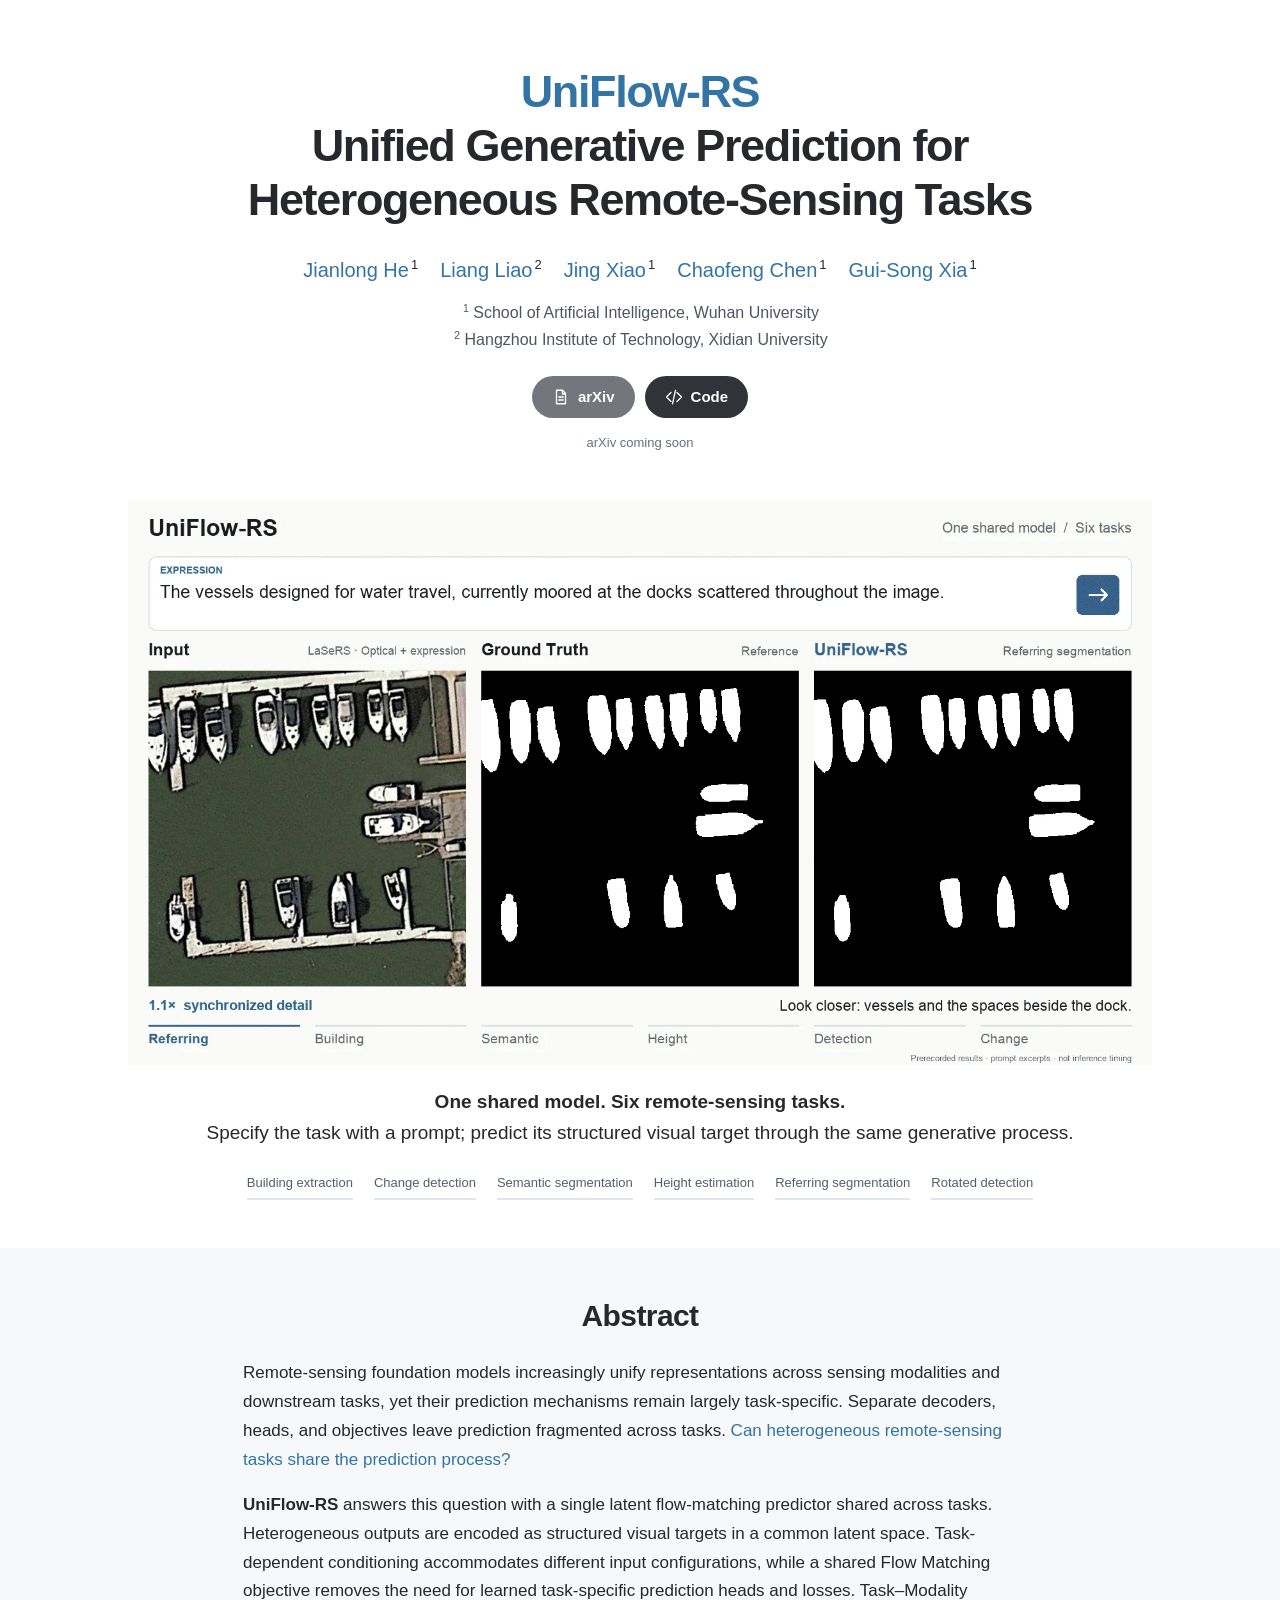
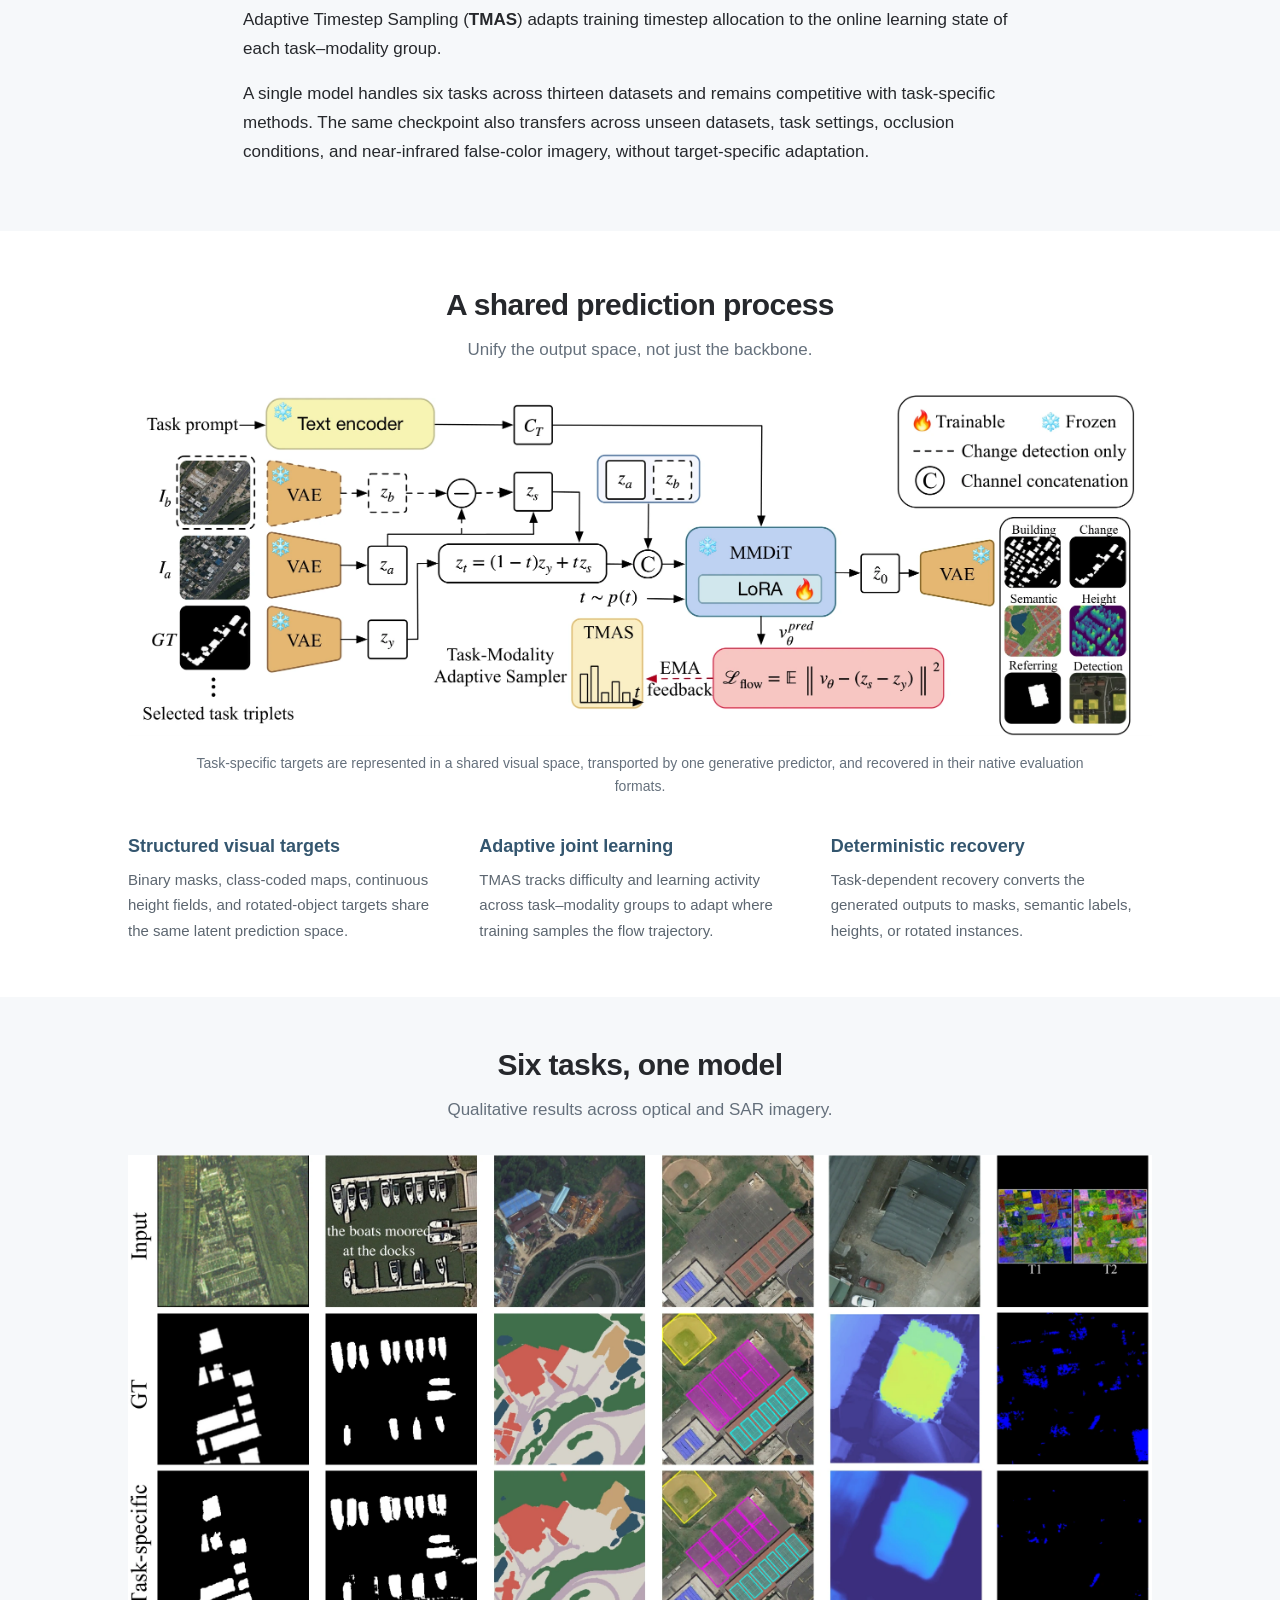
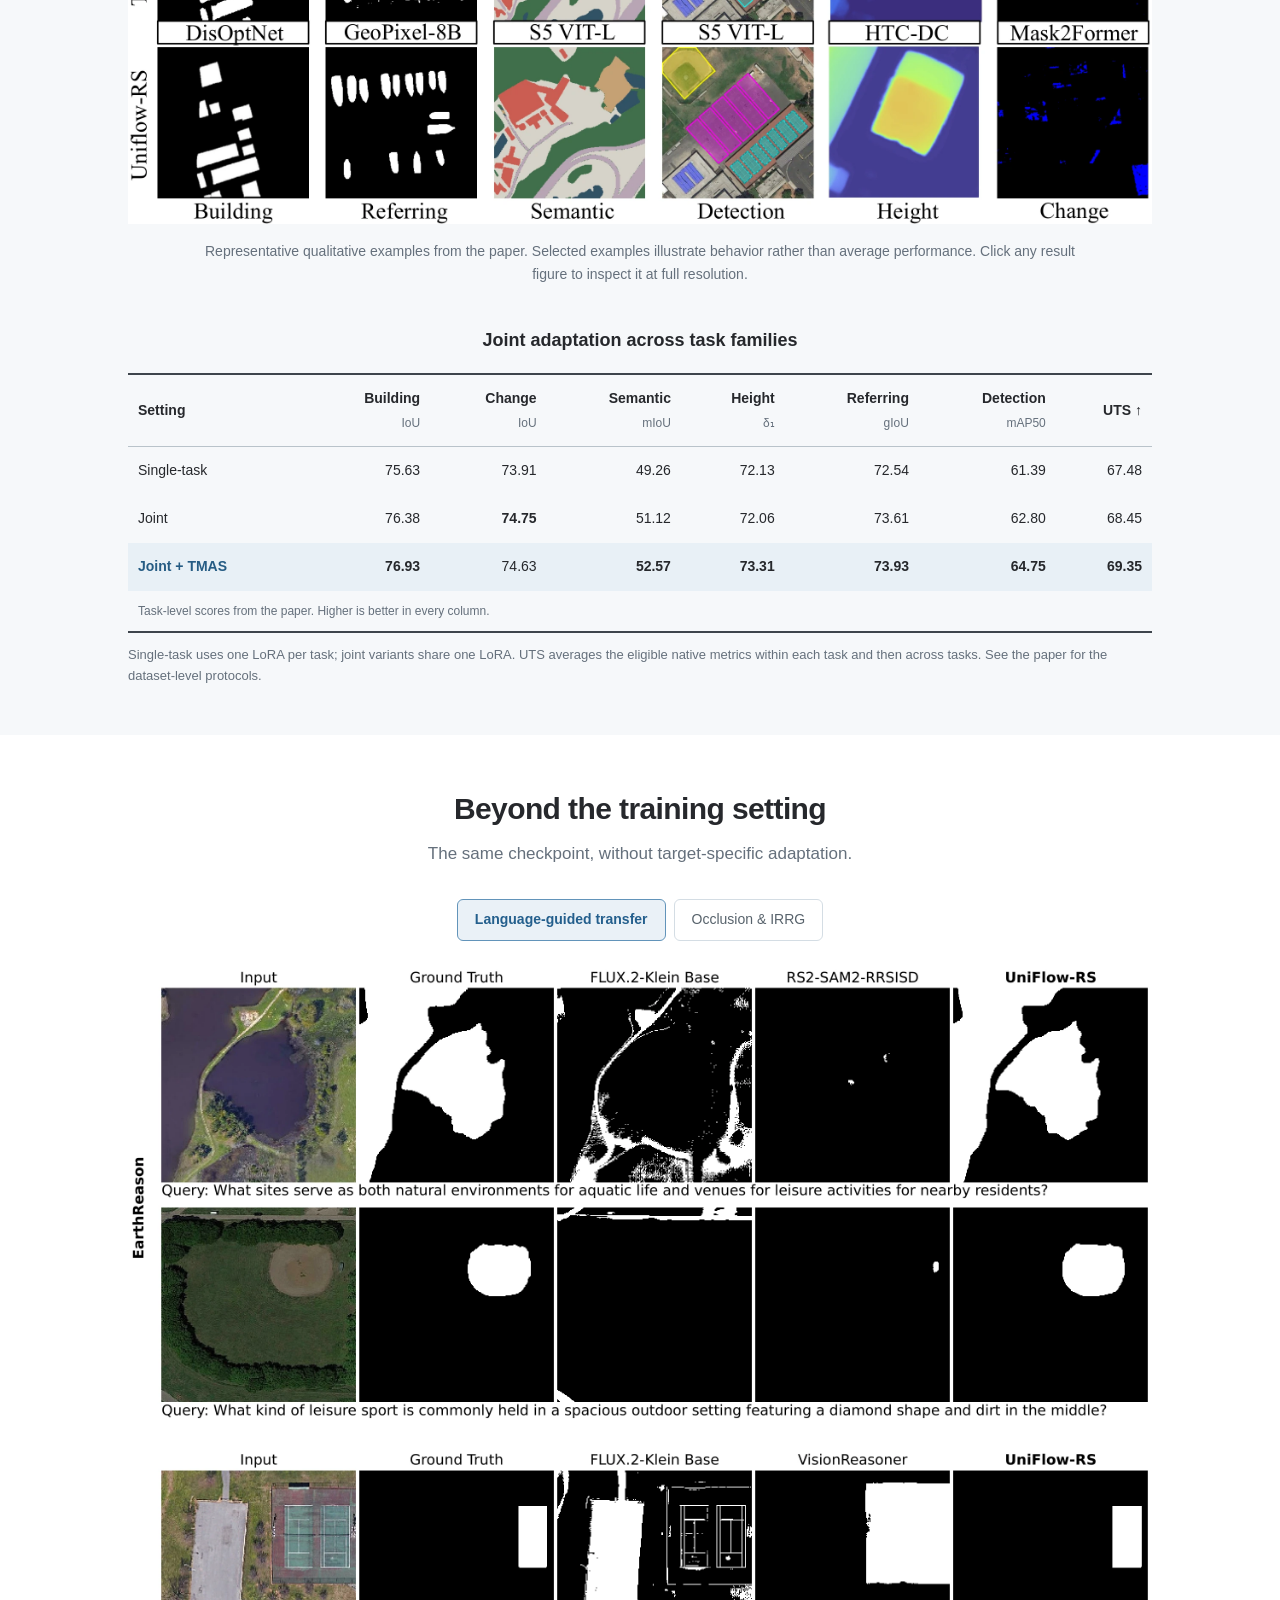
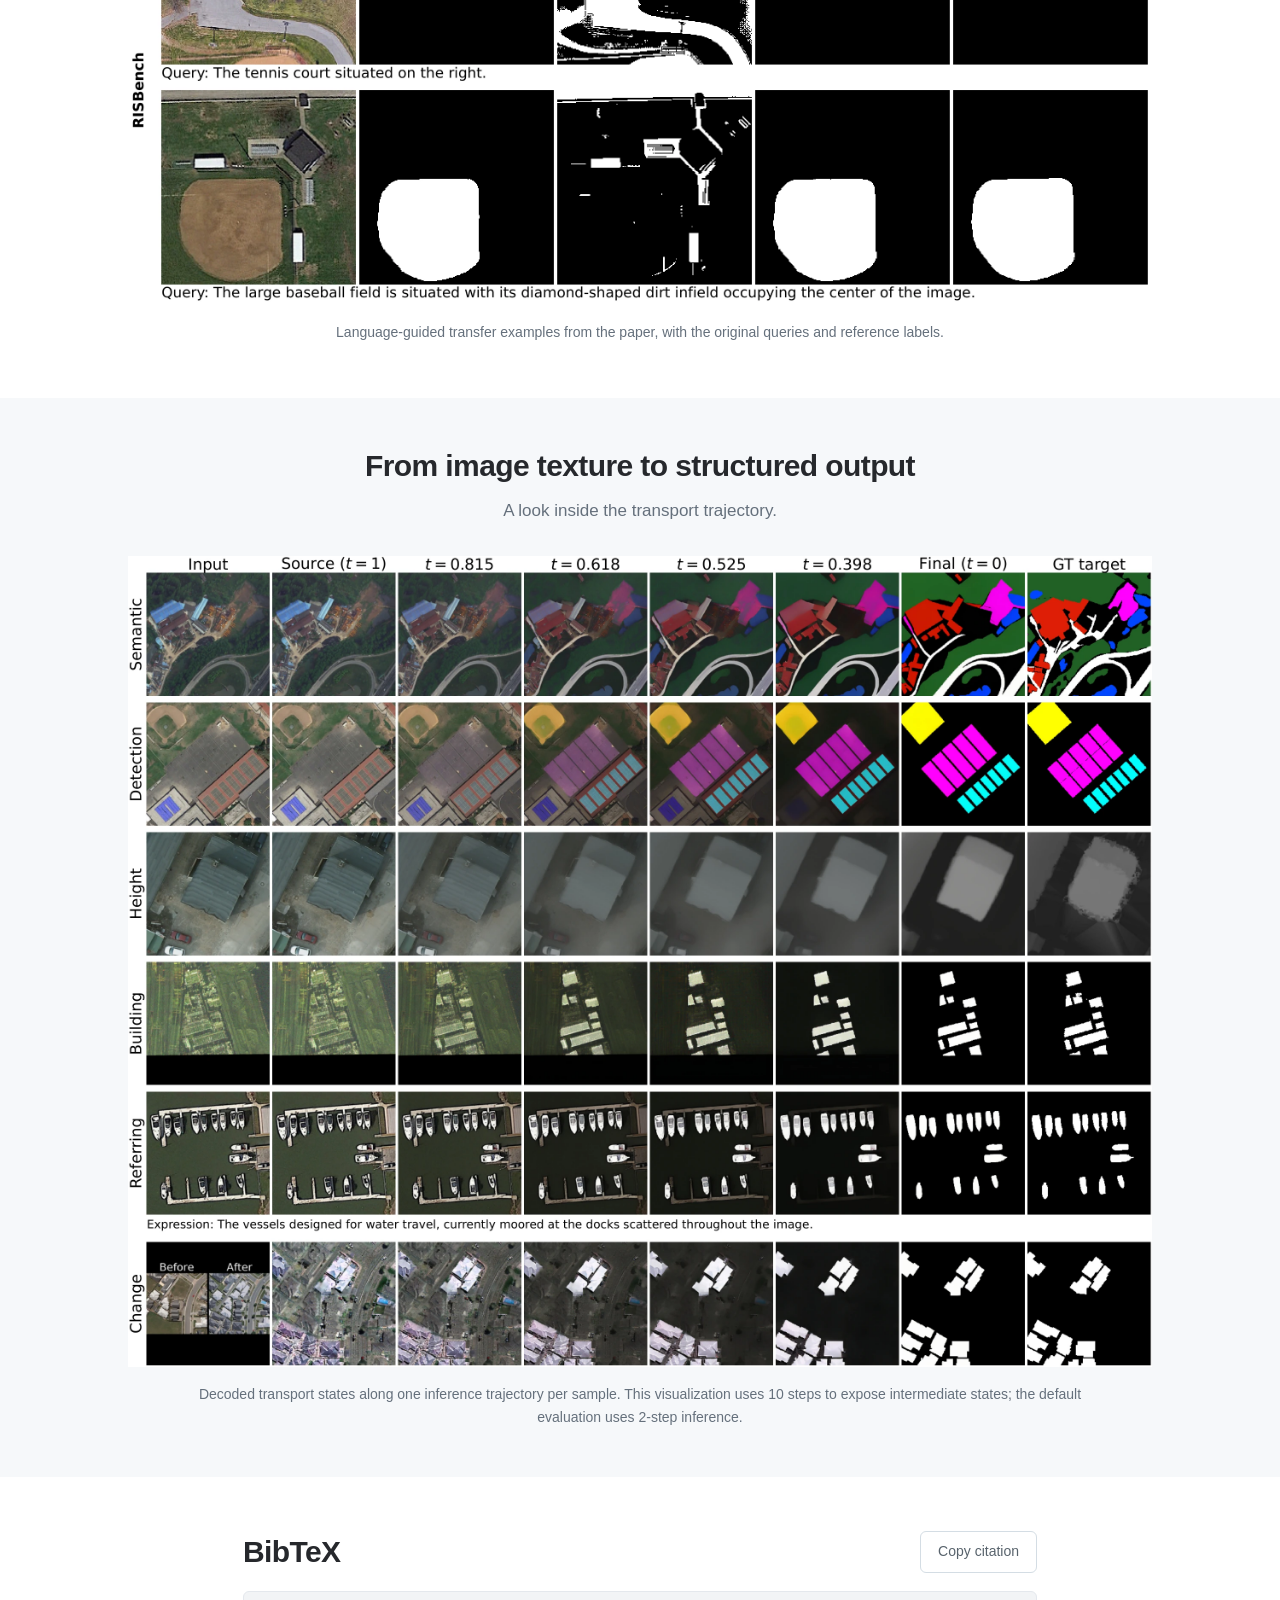
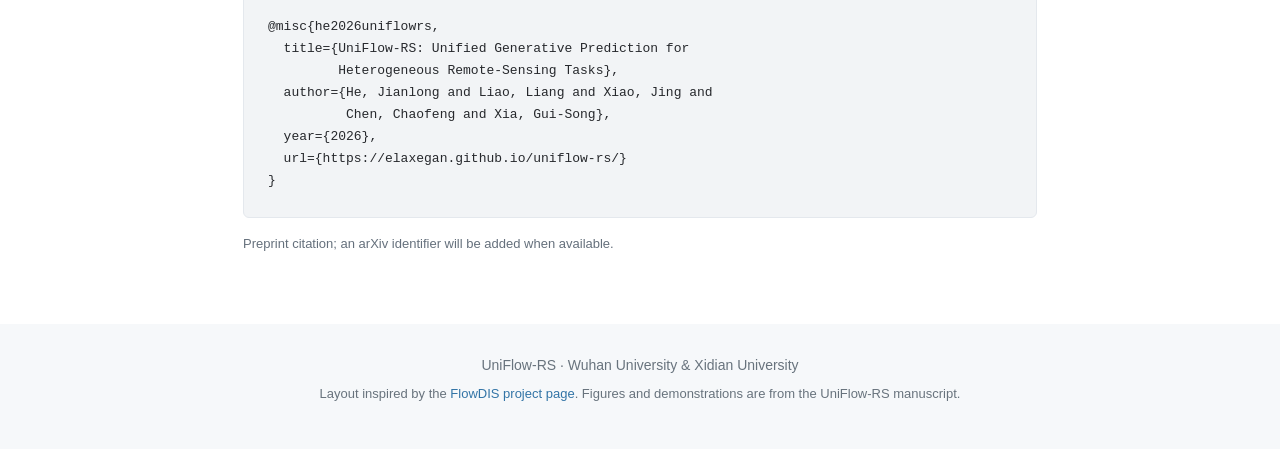
==== commit fc7a8c20: "Show an automatically looping animated teaser without video controls" ====
--- a/uniflow-rs/index.html
+++ b/uniflow-rs/index.html
@@ -34,8 +34,8 @@
   <p class="release-note">arXiv coming soon</p>
 </header>
 <main>
-  <section class="teaser wrap" aria-label="UniFlow-RS overview">
-    <figure><a class="zoom" href="assets/overview.webp" aria-label="Enlarge the UniFlow-RS overview"><img src="assets/overview.webp" alt="UniFlow-RS shares a generative predictor across six remote-sensing task families, with benchmark comparisons shown alongside the framework." fetchpriority="high"></a></figure>
+  <section class="teaser wrap" aria-label="UniFlow-RS animated demonstration">
+    <figure><picture><source media="(prefers-reduced-motion: reduce)" srcset="assets/demo-poster.webp"><img src="assets/teaser.webp" alt="Animated demonstration of task prompts, inputs, ground truth and saved UniFlow-RS predictions across six remote-sensing tasks." width="1600" height="884" fetchpriority="high"></picture></figure>
     <p class="lead"><strong>One shared model. Six remote-sensing tasks.</strong><br>Specify the task with a prompt; predict its structured visual target through the same generative process.</p>
     <div class="task-list" aria-label="Supported tasks"><span>Building extraction</span><span>Change detection</span><span>Semantic segmentation</span><span>Height estimation</span><span>Referring segmentation</span><span>Rotated detection</span></div>
   </section>
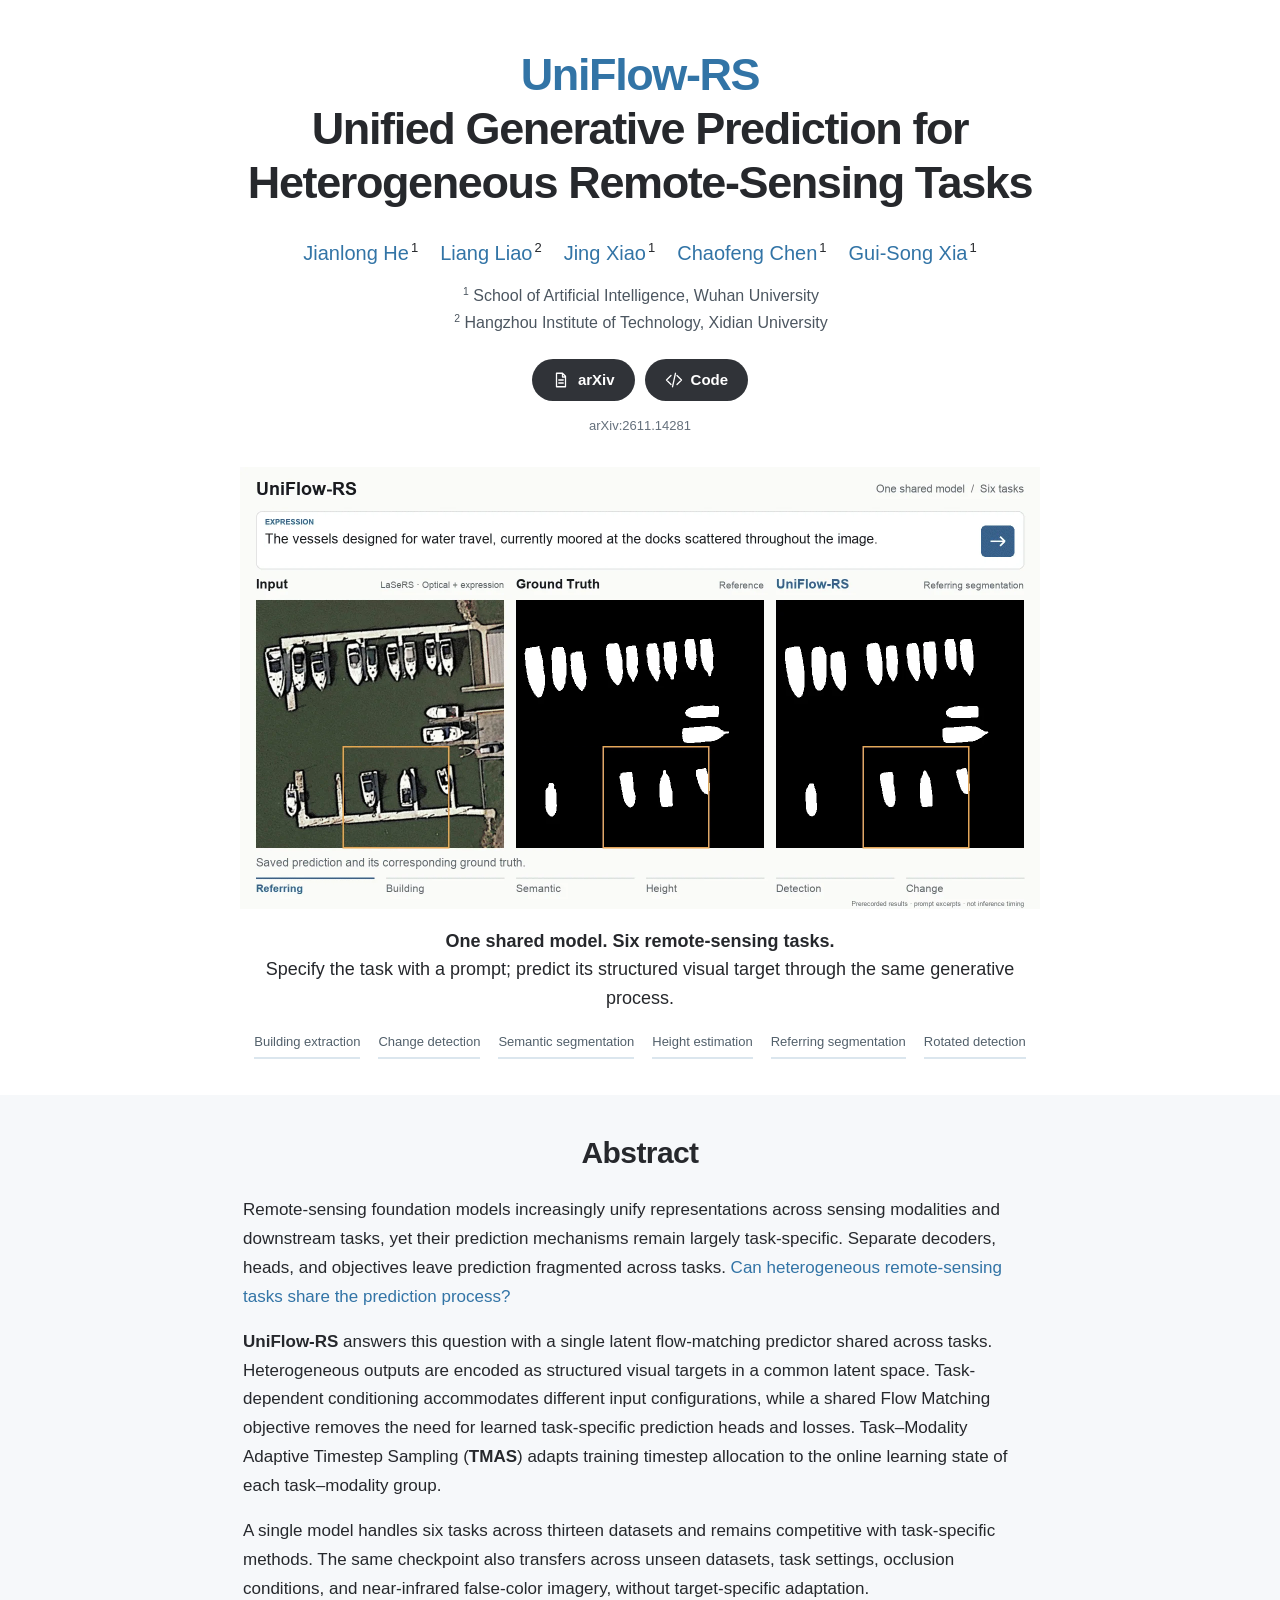
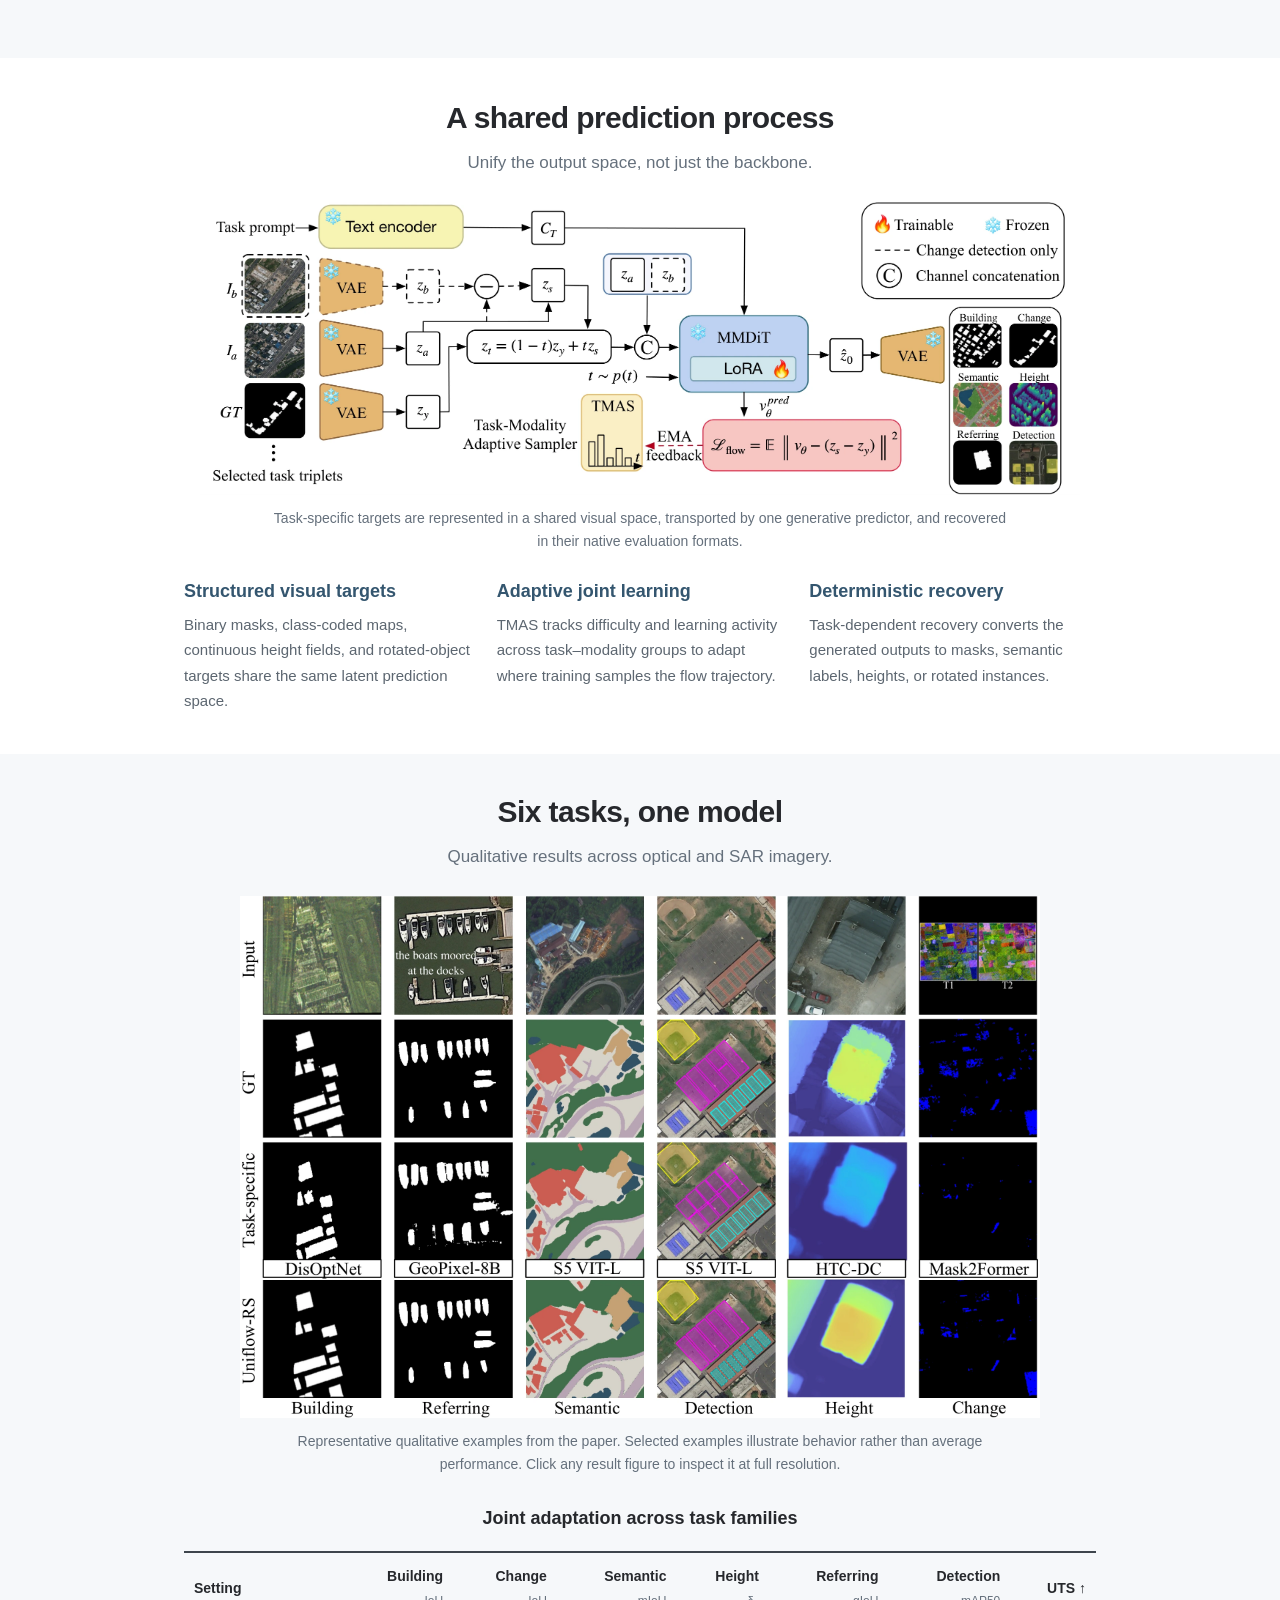
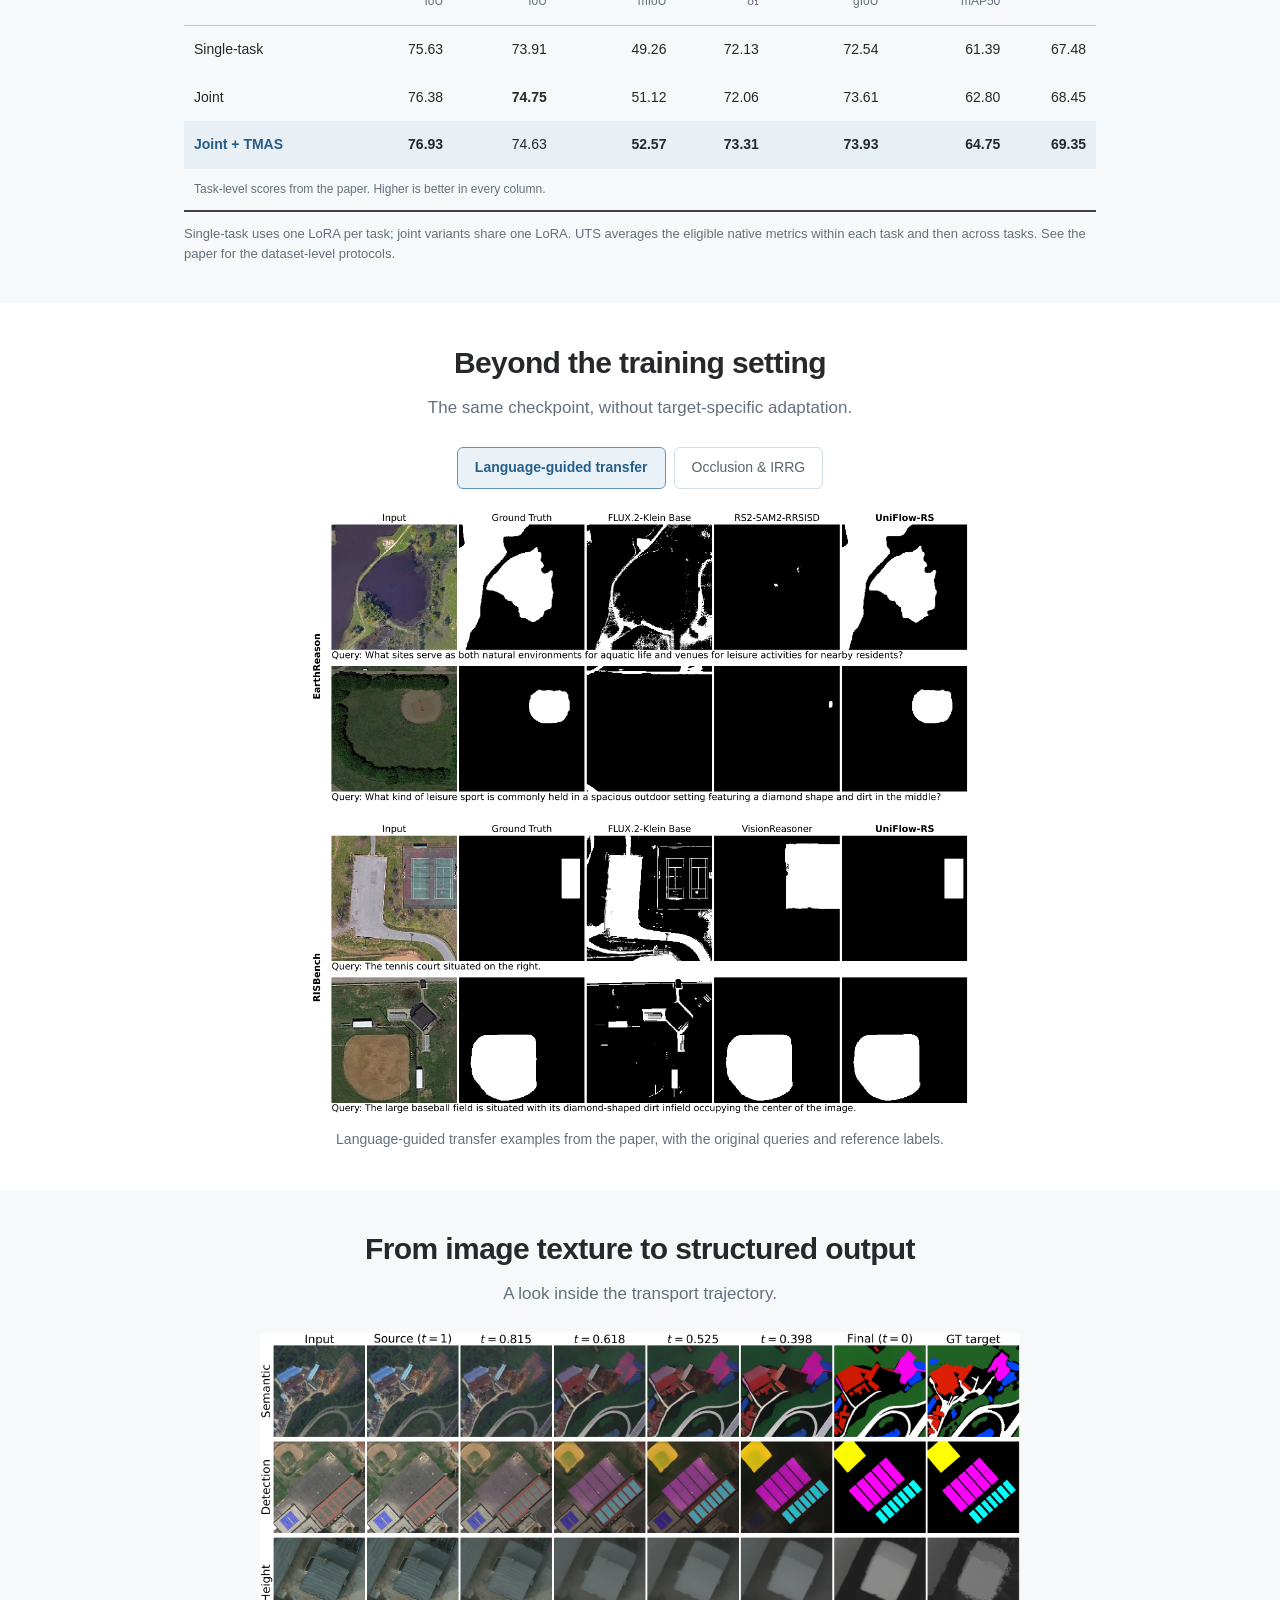
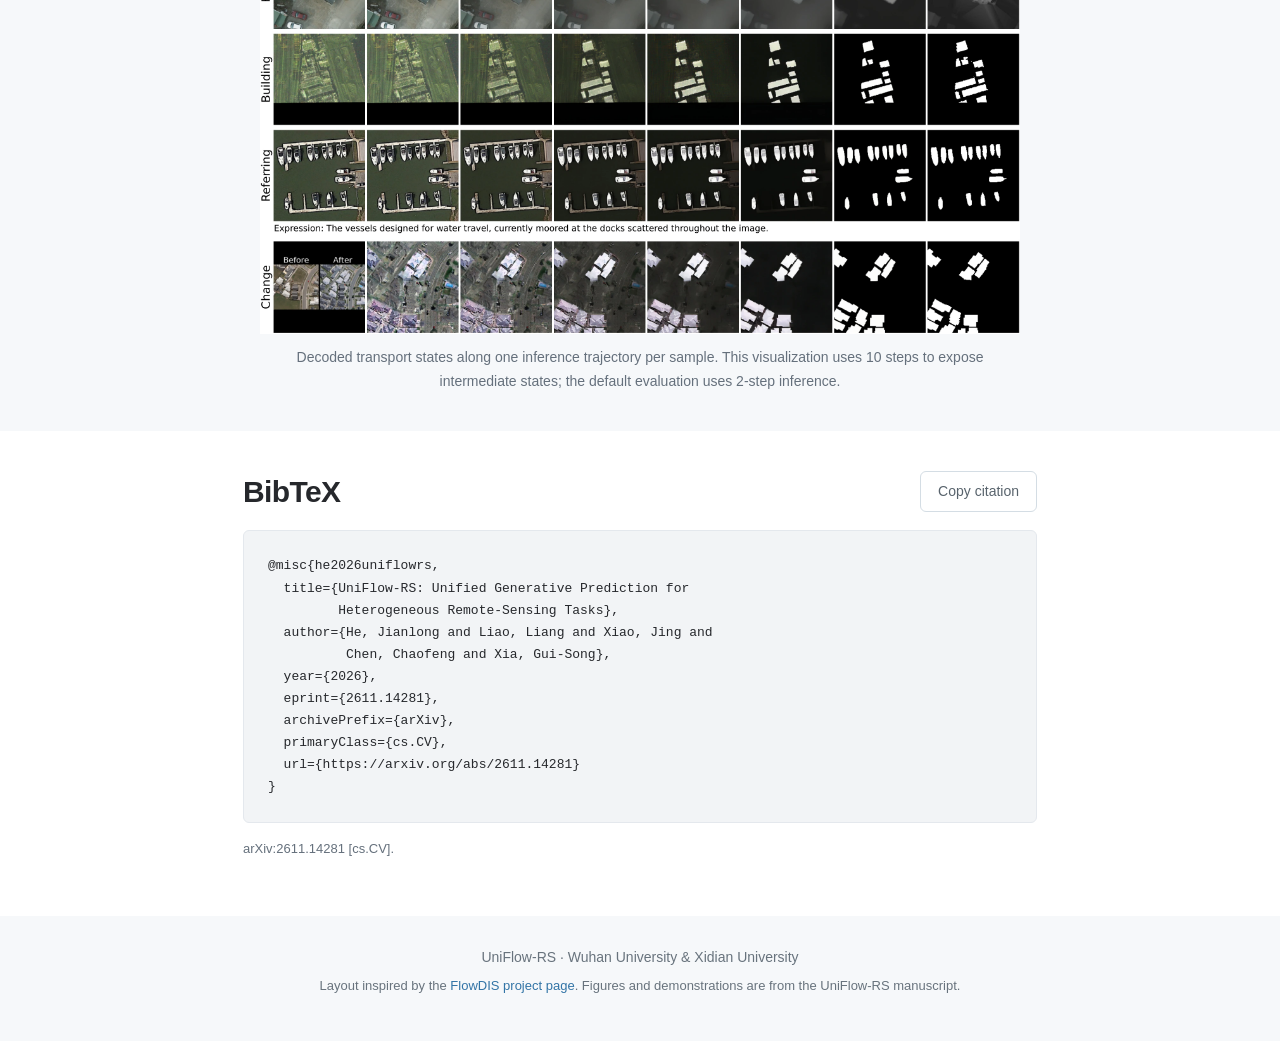
==== commit c341b292: "Add published arXiv link and citation to UniFlow-RS project page" ====
--- a/uniflow-rs/index.html
+++ b/uniflow-rs/index.html
@@ -28,10 +28,10 @@
   </div>
   <div class="affiliations"><p><sup>1</sup> School of Artificial Intelligence, Wuhan University</p><p><sup>2</sup> Hangzhou Institute of Technology, Xidian University</p></div>
   <nav class="resources" aria-label="Project resources">
-    <span class="button pending" role="link" aria-disabled="true" aria-label="arXiv (coming soon)" title="arXiv link coming soon"><svg viewBox="0 0 24 24" aria-hidden="true"><path d="M6 3h8l4 4v14H6zM14 3v5h4M9 12h6M9 16h6"/></svg>arXiv</span>
+    <a class="button" href="https://arxiv.org/abs/2611.14281" aria-label="Read UniFlow-RS on arXiv"><svg viewBox="0 0 24 24" aria-hidden="true"><path d="M6 3h8l4 4v14H6zM14 3v5h4M9 12h6M9 16h6"/></svg>arXiv</a>
     <a class="button" href="https://github.com/MindVision-AI/UniFlow-RS"><svg viewBox="0 0 24 24" aria-hidden="true"><path d="M8 6l-6 6 6 6M16 6l6 6-6 6M14 3l-4 18"/></svg>Code</a>
   </nav>
-  <p class="release-note">arXiv coming soon</p>
+  <p class="release-note">arXiv:2611.14281</p>
 </header>
 <main>
   <section class="teaser wrap" aria-label="UniFlow-RS animated demonstration">
@@ -87,8 +87,11 @@
   author={He, Jianlong and Liao, Liang and Xiao, Jing and
           Chen, Chaofeng and Xia, Gui-Song},
   year={2026},
-  url={https://elaxegan.github.io/uniflow-rs/}
-}</code></pre><p id="copy-status" class="small muted" role="status" aria-live="polite">Preprint citation; an arXiv identifier will be added when available.</p></section>
+  eprint={2611.14281},
+  archivePrefix={arXiv},
+  primaryClass={cs.CV},
+  url={https://arxiv.org/abs/2611.14281}
+}</code></pre><p id="copy-status" class="small muted" role="status" aria-live="polite">arXiv:2611.14281 [cs.CV].</p></section>
 </main>
 <footer><p>UniFlow-RS · Wuhan University &amp; Xidian University</p><p class="small">Layout inspired by the <a href="https://flowdis.github.io/">FlowDIS project page</a>. Figures and demonstrations are from the UniFlow-RS manuscript.</p></footer>
 </body>
--- a/uniflow-rs/style.css
+++ b/uniflow-rs/style.css
@@ -1 +1,29 @@
 :root{--ink:#26282c;--muted:#65707c;--blue:#3274a6;--line:#e4e8ed;--tint:#f6f8fa;--width:1080px}*{box-sizing:border-box}html{scroll-behavior:smooth;scroll-padding-top:24px}body{margin:0;color:var(--ink);background:#fff;font-family:-apple-system,BlinkMacSystemFont,"Segoe UI",Arial,sans-serif;line-height:1.7;font-size:17px}a{color:var(--blue);text-decoration:none}a:hover{text-decoration:underline}a:focus-visible,button:focus-visible,[tabindex]:focus-visible{outline:3px solid #dd8f50;outline-offset:5px}.wrap{max-width:var(--width);margin:auto;padding-left:28px;padding-right:28px}.reading{max-width:850px;margin:auto;padding-left:28px;padding-right:28px}.hero{text-align:center;padding-top:65px;padding-bottom:28px}h1{font-size:clamp(29px,3.6vw,45px);line-height:1.2;letter-spacing:-1.4px;font-weight:720;margin:0 0 26px}.brand{color:var(--blue)}.authors{display:flex;justify-content:center;gap:10px 22px;flex-wrap:wrap;font-size:20px}.authors span{white-space:nowrap}sup{font-size:.65em;line-height:0;vertical-align:super;margin-left:2px}.affiliations{font-size:16px;line-height:1.5;margin:14px auto 24px;color:#4c5660}.affiliations p{margin:3px 0}.resources{display:flex;justify-content:center;gap:10px;flex-wrap:wrap}.button{background:#303338;color:#fff;border-radius:28px;padding:8px 20px;display:inline-flex;align-items:center;gap:8px;font-size:15px;font-weight:600;transition:background .2s}.button:hover{background:var(--blue);text-decoration:none}.button svg{width:18px;height:18px;fill:none;stroke:currentColor;stroke-width:1.7;stroke-linejoin:round;stroke-linecap:round}.release-note{font-size:13px;color:var(--muted);margin:14px 0 0}.teaser{text-align:center;padding-top:18px;padding-bottom:48px}.button.pending{background:#73777d;cursor:default}.lead{font-size:19px;line-height:1.6;margin:22px auto 8px}.lead strong{font-weight:650}.small{font-size:13px;line-height:1.6}.muted{color:var(--muted)}.task-list{display:flex;flex-wrap:wrap;justify-content:center;gap:8px 21px;margin:24px 0 0;color:#52606b;font-size:13px}.task-list span{border-bottom:2px solid #dbe6ee;padding-bottom:4px}.band{background:var(--tint);padding:48px 0}.section{padding-top:54px;padding-bottom:54px}h2{text-align:center;font-size:30px;line-height:1.3;letter-spacing:-.6px;font-weight:650;margin:0 0 24px}h3{font-size:18px;line-height:1.4;margin:0 0 8px;font-weight:650}.reading p{margin:16px 0;text-align:left}.reading em{font-style:normal;color:var(--blue)}.section-intro{text-align:center;color:var(--muted);margin:-12px 0 30px}.center{text-align:center}.subsection{margin-top:42px;margin-bottom:20px}figure{margin:0}img{display:block;width:100%;height:auto;background:#fff}.zoom{display:block;cursor:zoom-in}.zoom:hover{outline:1px solid #b3c7d8}figcaption{font-size:14px;color:var(--muted);line-height:1.65;margin:16px auto 0;max-width:900px;text-align:center}.method-notes{display:grid;grid-template-columns:repeat(3,1fr);gap:30px;margin-top:36px}.method-notes h3{color:#34566f}.method-notes p{font-size:15px;color:#5c6670;margin:0}.table-scroll{overflow:auto;border-top:2px solid #3e454c;border-bottom:2px solid #3e454c}table{width:100%;border-collapse:collapse;font-size:14px;text-align:right;white-space:nowrap;font-variant-numeric:tabular-nums}th,td{padding:12px 10px}thead th{font-weight:600;border-bottom:1px solid #b9c3ca}thead th span{font-size:12px;font-weight:400;color:var(--muted)}th:first-child{text-align:left}tbody th{font-weight:500}.ours{background:#e8f0f6}.ours th{font-weight:700;color:#265c84}caption{caption-side:bottom;text-align:left;font-size:12px;color:var(--muted);padding:10px}.table-note{margin:12px 0 0}.tabs{display:flex;justify-content:center;gap:8px;margin-bottom:26px}.tabs button,.copy-button{font:inherit;font-size:14px;background:#fff;color:#58636c;border:1px solid #d4dde4;padding:8px 17px;border-radius:6px;cursor:pointer}.tabs button[aria-selected=true]{background:#eaf1f7;border-color:#6294ba;color:#245f8d;font-weight:600}.tabs button:hover,.copy-button:hover{border-color:#6294ba;color:#245f8d}[hidden]{display:none!important}.citation-heading{display:flex;align-items:center;justify-content:space-between;margin-bottom:18px}.citation-heading h2{margin:0}pre{background:#f2f4f6;border:1px solid var(--line);padding:24px;overflow:auto;border-radius:6px;font-size:13px;line-height:1.7}code{font-family:ui-monospace,SFMono-Regular,Consolas,monospace}footer{text-align:center;padding:24px 24px 38px;background:#f6f8fa;color:#68737d;font-size:14px}footer p{margin:6px 0}.skip{position:absolute;left:12px;top:-80px;background:#fff;padding:8px;z-index:10}.skip:focus{top:10px}@media(max-width:700px){.hero{padding-top:35px}h1{letter-spacing:-.7px;font-size:30px}.desktop-break{display:none}.authors{font-size:17px;gap:8px 16px}.affiliations{font-size:14px}.wrap,.reading{padding-left:18px;padding-right:18px}.button{padding:8px 14px;font-size:14px}.lead{font-size:17px}.task-list{gap:9px 14px}.band{padding:34px 0}.section{padding-top:38px;padding-bottom:38px}h2{font-size:25px}.method-notes{grid-template-columns:1fr;gap:23px}.section-intro{font-size:15px}.tabs button{padding:8px 11px;font-size:13px}body{font-size:16px}figcaption{font-size:12px}.citation-heading{gap:10px}.copy-button{font-size:12px;padding:7px 10px}pre{padding:16px;font-size:11px}}@media(prefers-reduced-motion:reduce){html{scroll-behavior:auto}*{transition:none!important}}
+/* Compact research-page layout: size figures by aspect ratio, not section width. */
+:root { --width: 968px; }
+.hero { padding-top: 48px; padding-bottom: 20px; }
+.teaser { padding-top: 10px; padding-bottom: 36px; }
+.teaser figure { max-width: 800px; margin-inline: auto; }
+.teaser .lead { max-width: 780px; font-size: 18px; margin-top: 18px; }
+.task-list { gap: 8px 18px; margin-top: 18px; }
+.band { padding-block: 38px; }
+.section { padding-block: 40px; }
+.section-intro { margin-bottom: 24px; }
+main figure { max-width: 820px; margin-inline: auto; }
+#method figure { max-width: 880px; }
+#results figure { max-width: 800px; }
+#panel-ref figure { max-width: 660px; }
+#panel-occ figure { max-width: 620px; }
+main > section.band:not([id]) figure { max-width: 760px; }
+figcaption { max-width: 740px; margin-top: 12px; }
+.method-notes { gap: 26px; margin-top: 26px; }
+.subsection { margin-top: 30px; }
+.tabs { margin-bottom: 22px; }
+@media (max-width: 700px) {
+  .hero { padding-top: 32px; }
+  .teaser { padding-bottom: 28px; }
+  .teaser .lead { font-size: 17px; }
+  .band { padding-block: 30px; }
+  .section { padding-block: 32px; }
+  .method-notes { gap: 20px; }
+}
